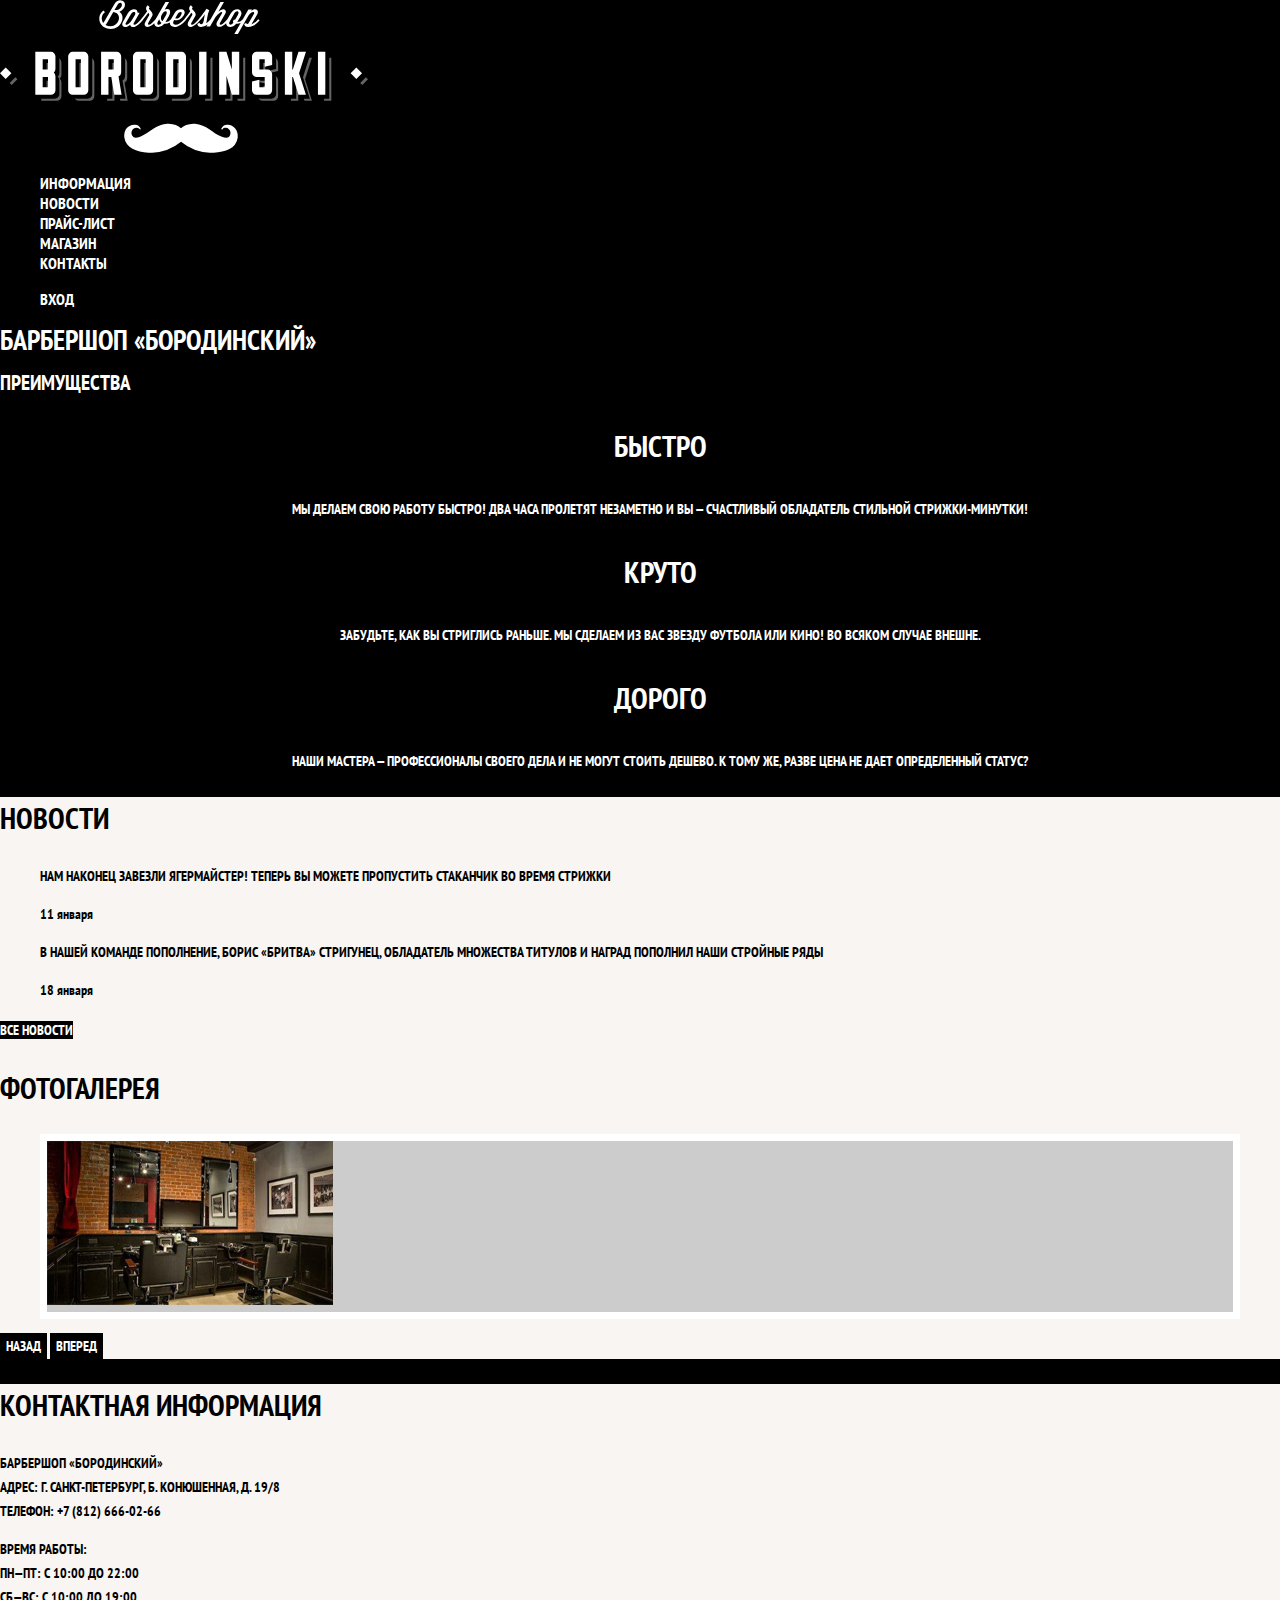
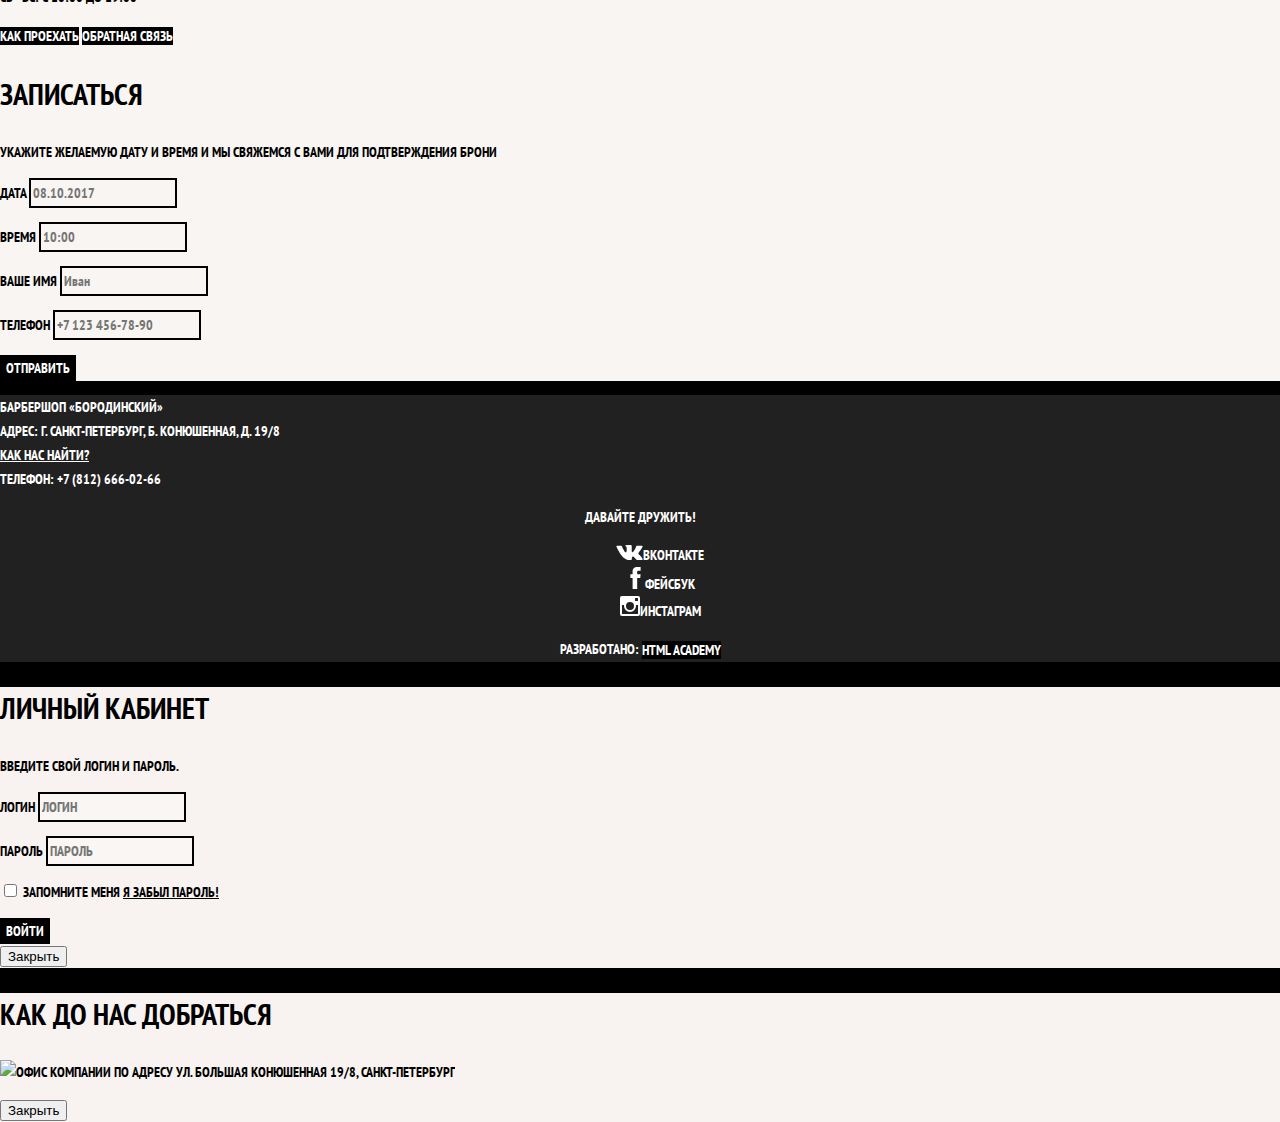
==== index.html @ 9a026159 "Базовая стилизация Барбершопа" ====
<!DOCTYPE html>
<html lang="ru">

<head>
  <meta charset="utf-8">
  <title>Барбершоп «Бородинский»</title>
  <link href="https://fonts.googleapis.com/css?family=PT+Sans+Narrow:400,700&amp;subset=latin,cyrillic" rel="stylesheet">
  <link href="css/normalize.css" rel="stylesheet">
  <link href="css/style.css" rel="stylesheet">
</head>

<body>
  <header class="main-header">
    <nav class="main-navigation">
      <a class="main-header-logo">
        <img src="img/index-logo.svg" width="368" height="153" alt="Логотип барбершопа «Бородинский»">
      </a>
      <ul class="site-navigation">
        <li><a href="info.html">Информация</a></li>
        <li><a href="news.html">Новости</a></li>
        <li><a href="price.html">Прайс-лист</a></li>
        <li><a href="catalog.html">Магазин</a></li>
        <li><a href="contacts.html">Контакты</a></li>
      </ul>
      <ul class="user-navigation">
        <li class="login-link">
          <a class="login-link" href="login.html">Вход</a>
        </li>
      </ul>
    </nav>
  </header>

  <main class="container">
    <h1 class="visually-hidden">Барбершоп «Бородинский»</h1>
    <section class="features">
      <h2 class="visually-hidden">Преимущества</h2>
      <ul class="features-list">
        <li class="feature-item">
          <h3>Быстро</h3>
          <p>Мы делаем свою работу быстро! Два часа пролетят незаметно и вы — счастливый обладатель стильной стрижки-минутки!</p>
        </li>
        <li class="feature-item">
          <h3>Круто</h3>
          <p>Забудьте, как вы стриглись раньше. Мы сделаем из вас звезду футбола или кино! Во всяком случае внешне.</p>
        </li>
        <li class="feature-item">
          <h3>Дорого</h3>
          <p>Наши мастера — профессионалы своего дела и не могут стоить дешево. К тому же, разве цена не дает определенный статус?</p>
        </li>
      </ul>
    </section>

    <div class="index-columns">
      <section class="news">
        <h2>Новости</h2>
        <ul class="news-list">
          <li class="news-item">
            <p>Нам наконец завезли Ягермайстер! Теперь вы можете пропустить стаканчик во время стрижки</p>
            <time datetime="2016-01-11">11 января</time>
          </li>
          <li class="news-item">
            <p>В нашей команде пополнение, Борис «Бритва» Стригунец, обладатель множества титулов и наград пополнил наши стройные ряды</p>
            <time datetime="2016-01-18">18 января</time>
          </li>
        </ul>
        <a class="button" href="news.html">Все новости</a>
      </section>

      <section class="gallery">
        <h2>Фотогалерея</h2>
        <figure class="gallery-content">
          <a href="#"><img src="img/studio.jpg" width="286" height="164" alt="Интерьер"></a>
        </figure>
        <button class="button gallery-button gallery-button-back" type="button">Назад</button>
        <button class="button gallery-button gallery-button-next" type="button">Вперед</button>
      </section>
    </div>

    <div class="index-columns">
      <section class="contacts">
        <h2>Контактная информация</h2>
        <p>
          Барбершоп «Бородинский»<br>
          Адрес: г. Санкт-Петербург, Б. Конюшенная, д. 19/8<br>
          Телефон: +7 (812) 666-02-66
        </p>
        <p>
          Время работы:<br>
          пн—пт: с 10:00 до 22:00<br>
          сб—вс: с 10:00 до 19:00
        </p>
        <a class="button" href="map.html">Как проехать</a>
        <a class="button" href="contacts.html">Обратная связь</a>
      </section>

      <section class="appointment">
        <h2>Записаться</h2>
        <p class="appointment-info">Укажите желаемую дату и время и мы свяжемся с вами для подтверждения брони</p>
        <form class="appointment-form" action="https://echo.htmlacademy.ru" method="post">
          <p class="appointment-item">
            <label for="appointment-date">Дата</label>
            <input id="appointment-date" type="text" name="date" value="" placeholder="08.10.2017">
          </p>
          <p class="appointment-item">
            <label for="appointment-time">Время</label>
            <input id="appointment-time" type="text" name="time" value="" placeholder="10:00">
          </p>
          <p class="appointment-item">
            <label for="appointment-name">Ваше имя</label>
            <input id="appointment-name" type="text" name="name" value="" placeholder="Иван">
          </p>
          <p class="appointment-item">
            <label for="appointment-phone">Телефон</label>
            <input id="appointment-phone" type="tel" name="phone" value="" placeholder="+7 123 456-78-90">
          </p>
          <button class="button" type="submit">Отправить</button>
        </form>
      </section>
    </div>
  </main>

  <footer class="main-footer">
    <p class="footer-contacts">
      Барбершоп «Бородинский»<br>
      Адрес: г. Санкт-Петербург, Б. Конюшенная, д. 19/8<br>
      <a href="map.html">Как нас найти?</a><br>
      Телефон: +7 (812) 666-02-66
    </p>
    <div class="footer-social">
      <b>Давайте дружить!</b>
      <ul>
        <li>
          <a class="social-button" href="#">
            <img src="img/vk.svg" width="27" height="15" alt="Вконтакте">Вконтакте</a></li>
        <li>
          <a class="social-button" href="#">
            <img src="img/facebook.svg" width="19" height="22" alt="Фейсбук">Фейсбук</a></li>
        <li>
          <a class="social-button" href="#">
            <img src="img/instagram.svg" width="20" height="20" alt="Инстаграм">Инстаграм</a></li>
      </ul>
    </div>
    <p class="footer-copyright">
      <b>Разработано:</b>
      <a class="button" href="https://htmlacademy.ru">HTML Academy</a>
    </p>
  </footer>

  <section class="modal modal-login">
    <h2>Личный кабинет</h2>
    <p>Введите свой логин и пароль.</p>
    <form class="login-form" action="https://echo.htmlacademy.ru" method="post">
      <p>
        <label class="visually-hidden" for="user-login">Логин</label>
        <input class="login-icon-user" id="user-login" type="text" name="login" placeholder="Логин">
      </p>
      <p>
        <label class="visually-hidden" for="user-password">Пароль</label>
        <input class="login-icon-password" id="user-password" type="password" name="password" placeholder="Пароль">
      </p>
      <p class="login-password-info">
        <label class="login-checkbox">
          <input type="checkbox" name="remember">
          Запомните меня
        </label>
        <a class="restore" href="#">Я забыл пароль!</a>
      </p>
      <button class="button" type="submit">
        Войти
      </button>
    </form>
    <button class="modal-close" type="button">
      Закрыть
    </button>
  </section>

  <section class="modal modal-map">
    <h2 class="visually-hidden">Как до нас добраться</h2>
    <p>
      <img src="img/map.jpg" width="780" height="560" alt="Офис компании по адресу ул. Большая Конюшенная 19/8, Санкт-Петербург">
    </p>
    <button class="modal-close" type="button">
      Закрыть
    </button>
  </section>
</body>

</html>
---- css/style.css ----
body {
  margin: 0;
  padding: 0;

  font-family: "PT Sans Narrow", Arial, sans-serif;
  font-size: 14px;
  line-height: 24px;
  font-weight: 700;
  color: #ffffff;
  text-transform: uppercase;
  
  background-color: #000000;
  background-image: url("img/bg.jpg");
  background-position: top center;
  background-repeat: no-repeat;
}
.inner-page {
  color: #000000;

  background-color: #f9f6f3;
  background-image: url("img/pattern-light.jpg");
  background-position: 0 0;
  background-repeat: repeat;
}
a {
  text-decoration: none;
}
.main-navigation {
  font-size: 16px;
  line-height: 20px;
  color: #ffffff;

  background-color: #000000;
}
.site-navigation,
.user-navigation {
  list-style: none;
}
.site-navigation a,
.user-navigation a {
  color: #ffffff;
}
.site-navigation a:hover,
.site-navigation a:focus,
.user-navigation a:hover,
.user-navigation a:focus {
  background-color: #242424;
}
.features-list {
  list-style: none;
}
.feature-item {
  text-align: center;
}

.feature-item h3 {
  font-size: 30px;
  line-height: 42px;
}
.index-columns {
  color: #000000;

  background-color: #f8f5f2;
  background-image: url("img/pattern-light.jpg");
  background-position: 0 0;
  background-repeat: repeat;
}

.index-columns h2 {
  font-size: 30px;
  line-height: 42px;
}
.news-list {
  list-style: none;
}

.news-item time {
  text-transform: none;
}
.gallery-content {
  background-color: #cccccc;
  border: 7px solid #ffffff;
}
.button {
  font: inherit;

  text-align: center;
  color: #ffffff;
  vertical-align: middle;
  text-transform: uppercase;

  background-color: #000000;
  border: none;
}
.button:hover,
.button:focus,
.button:active {
  background-color: #663d15;
}
.appointment-item input {
  font: inherit;

  background-color: transparent;
  border: 2px solid #000000;
}
.appointment-item input:focus {
  border-color: #663d15;
}
.page-title {
  font-size: 30px;
  line-height: 42px;
}
.breadcrumbs {
  list-style: none;
}
.breadcrumbs a {
  color: #000000;
}

.breadcrumbs a:hover,
.breadcrumbs a:focus {
  text-decoration: underline;
}

.breadcrumbs-current {
  color: #aba9a7;
}
.filter fieldset {
  border: none;
}
.filter legend {
  font-size: 24px;
  line-height: 30px;
}
.filter ul {
  list-style: none;
  line-height: 18px;
}
.filter-input:hover + label,
.filter-input:focus + label {
  color: #663d15;
}

.filter-input:disabled + label {
  color: #000000;

  opacity: 0.5;
}
.catalog-list {
  list-style: none;
}

.catalog-item {
  background-color: #f8f8f8;
  box-shadow: 0 0 10px rgba(0, 0, 0, 0.1);
}

.catalog-item:hover {
  box-shadow: 0 0 10px rgba(0, 0, 0, 0.2);
}
.catalog-item a {
  color: #000000;
}

.catalog-item h3 {
  font-size: 14px;
  line-height: 18px;
}
.catalog-category {
  text-transform: none;
}
.catalog-item-price b {
  font-size: 14px;
  line-height: 20px;
  text-align: center;

  background-color: #e5e5e5;
}
.catalog-item-price .button {
  line-height: 20px;
  color: #ffffff;
}
.pagination-list {
  list-style: none;
}
.pagination-item a {
  color: #ffffff;

  background-color: #000000;
}
.pagination-item a:hover,
.pagination-item a:focus,
.pagination-item a:active {
  background-color: #663d15;
}
.pagination-item-current a {
  color: #000000;

  background-color: #ffffff;
}

.pagination-item-current a:hover,
.pagination-item-current a:focus,
.pagination-item-current a:active {
  color: #000000;

  background-color: #ffffff;
}
.product-photo-preview {
  list-style: none;
}
.product-photo-preview li {
  box-shadow: 0 0 10px 2px rgba(0, 0, 0, 0.1);
}

.product-photo-full {
  box-shadow: 0 0 10px 2px rgba(0, 0, 0, 0.1);
}
.product-article {
  text-align: right;
  color: #aeaeae;
}
.product-price b {
  line-height: 20px;
  text-align: center;

  background-color: #e5e5e5;
}
.product-info h3 {
  font-size: 24px;
  line-height: 30px;
}

.product-info ul {
  list-style: none;
}
.main-footer {
  color: #ffffff;

  background-color: #212121;
  background-image: url("img/pattern-dark.jpg");
  background-position: 0 0;
  background-repeat: repeat;
}
.footer-contacts a {
  color: #ffffff;
  text-decoration: underline;
}

.footer-contacts a:hover,
.footer-contacts a:focus {
  text-decoration: none;
}
.footer-social {
  text-align: center;
}

.footer-social ul {
  list-style: none;
}

.social-button {
  color: #ffffff;
}
.footer-copyright {
  text-align: center;
}

.footer-copyright .button:hover,
.footer-copyright .button:focus {
  color: #000000;

  background-color: #ffffff;
}
.modal {
  color: #000000;

  background-color: #f8f3f0;
  background-image: url("img/pattern-light.jpg");
  background-position: 0 0;
  background-repeat: repeat;
}
.modal h2 {
  font-size: 30px;
  line-height: 42px;
}
.login-form input[type="text"],
.login-form input[type="password"] {
  font: inherit;
  color: #000000;
  text-transform: uppercase;

  background-color: #f9f6f3;
  border: 2px solid #000000;
}
.login-form input:focus {
  border-color: #663d15;
}

.login-checkbox:hover,
.login-checkbox:focus {
  color: #663d15;
}
.restore {
  color: #000000;
  text-decoration: underline;
}

.restore:hover,
.restore:focus {
  text-decoration: none;
}
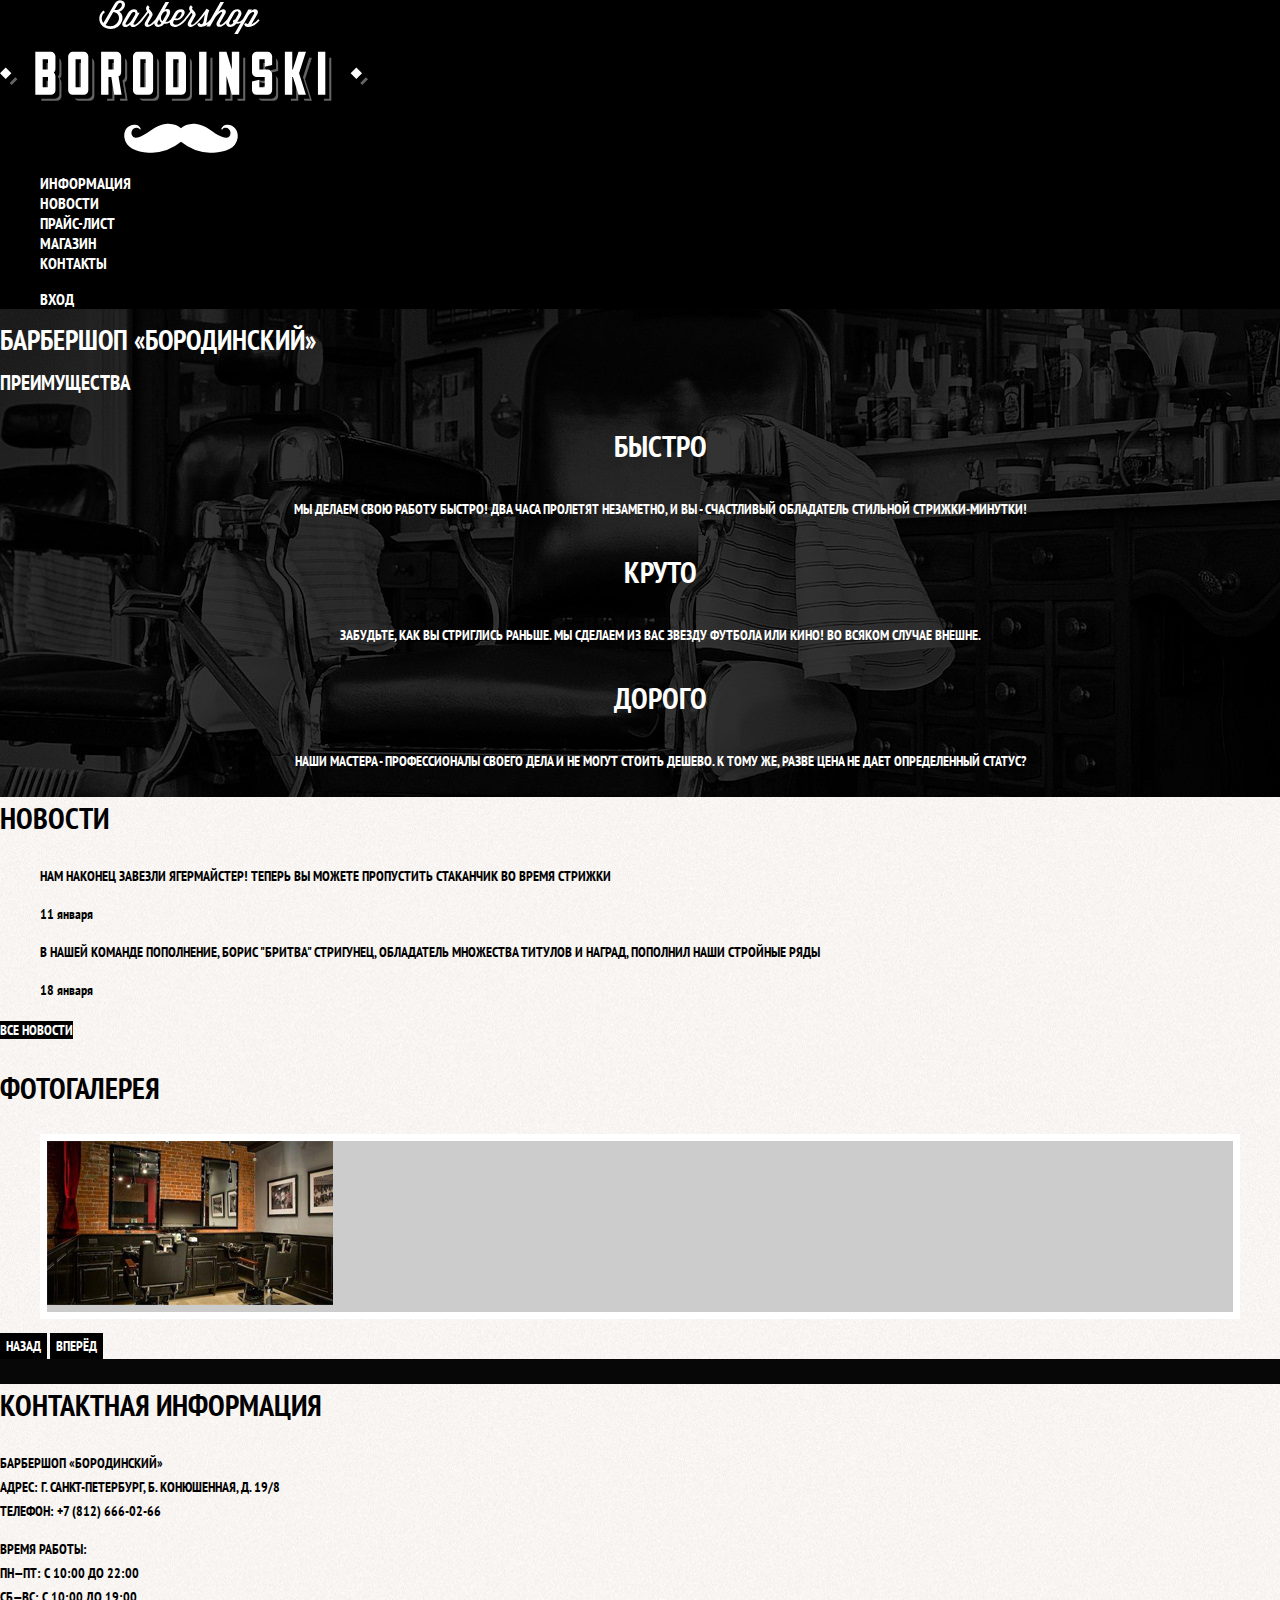
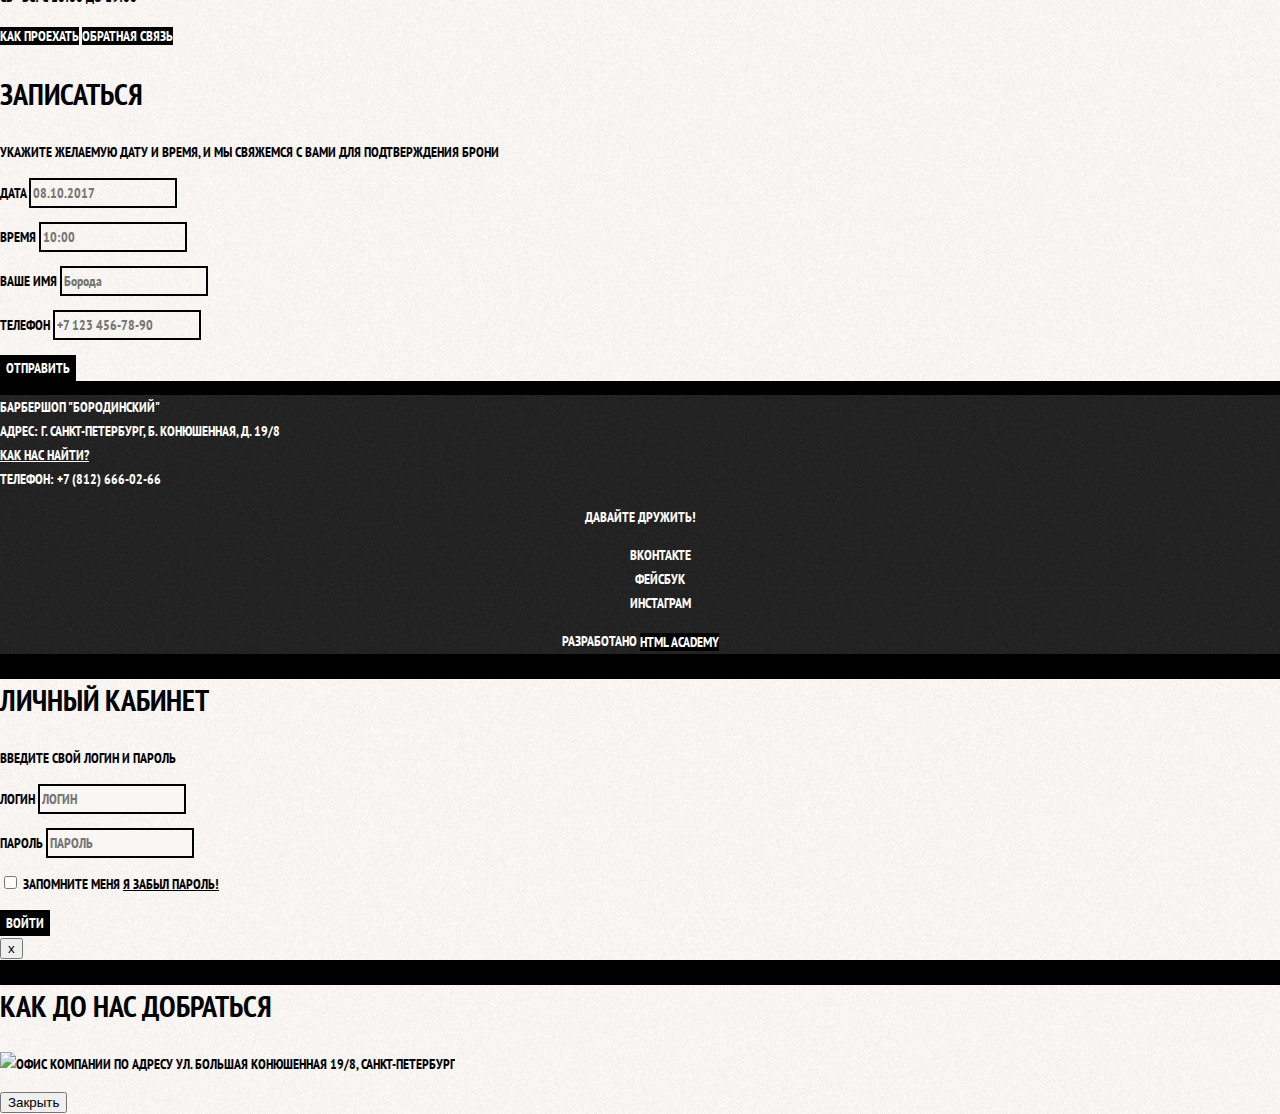
==== commit 9b03d575: "Дополнения по базовой стилизации" ====
--- a/index.html
+++ b/index.html
@@ -2,8 +2,8 @@
 <html lang="ru">
 
 <head>
-  <meta charset="utf-8">
-  <title>Барбершоп «Бородинский»</title>
+  <meta charset="UTF-8">
+  <title>Барбершоп "Бородинский"</title>
   <link href="https://fonts.googleapis.com/css?family=PT+Sans+Narrow:400,700&amp;subset=latin,cyrillic" rel="stylesheet">
   <link href="css/normalize.css" rel="stylesheet">
   <link href="css/style.css" rel="stylesheet">
@@ -12,7 +12,7 @@
 <body>
   <header class="main-header">
     <nav class="main-navigation">
-      <a class="main-header-logo">
+      <a href="#" class="main-header-logo">
         <img src="img/index-logo.svg" width="368" height="153" alt="Логотип барбершопа «Бородинский»">
       </a>
       <ul class="site-navigation">
@@ -23,13 +23,10 @@
         <li><a href="contacts.html">Контакты</a></li>
       </ul>
       <ul class="user-navigation">
-        <li class="login-link">
-          <a class="login-link" href="login.html">Вход</a>
-        </li>
+        <li><a class="login-link" href="login.html">Вход</a></li>
       </ul>
     </nav>
   </header>
-
   <main class="container">
     <h1 class="visually-hidden">Барбершоп «Бородинский»</h1>
     <section class="features">
@@ -37,7 +34,7 @@
       <ul class="features-list">
         <li class="feature-item">
           <h3>Быстро</h3>
-          <p>Мы делаем свою работу быстро! Два часа пролетят незаметно и вы — счастливый обладатель стильной стрижки-минутки!</p>
+          <p>Мы делаем свою работу быстро! Два часа пролетят незаметно, и вы - счастливый обладатель стильной стрижки-минутки!</p>
         </li>
         <li class="feature-item">
           <h3>Круто</h3>
@@ -45,83 +42,91 @@
         </li>
         <li class="feature-item">
           <h3>Дорого</h3>
-          <p>Наши мастера — профессионалы своего дела и не могут стоить дешево. К тому же, разве цена не дает определенный статус?</p>
+          <p>Наши мастера - профессионалы своего дела и не могут стоить дешево. К тому же, разве цена не дает определенный статус?</p>
         </li>
       </ul>
     </section>
+    
+    <div class="index-columns">
+    <section class="news">
+      <h2>Новости</h2>
+      <ul class="news-list">
+        <li class="news-item">
+          <p>Нам наконец завезли Ягермайстер! Теперь вы можете пропустить стаканчик во время стрижки</p>
+          <time datetime="2016-01-11">11 января</time>
+        </li>
+        <li class="news-item">
+          <p>В нашей команде пополнение, Борис "Бритва" Стригунец, обладатель множества титулов и наград, пополнил наши стройные ряды</p>
+          <time datetime="2016-01-18">18 января</time>
+        </li>
+      </ul>
+      <a href="news.html" class="button">Все новости</a>
+    </section>
+    
+    <section class="gallery">
+      <h2>Фотогалерея</h2>
+      <figure class="gallery-content">
+        <a href="#">
+          <img src="img/studio.jpg" width="286" height="164" alt="Интерьер">
+        </a>
+      </figure>
+      <button class="button gallery-button gallery-button-back" type="button">Назад</button>
+      <button class="button gallery-button gallery-button-next" type="button">Вперёд</button>
+    </section>
+    </div>
+    
+    <div class="index-columns">
+    <section class="contacts">
+      <h2>Контактная информация</h2>
+      <p>
+        Барбершоп «Бородинский»<br>
+        Адрес: г. Санкт-Петербург, Б. Конюшенная, д. 19/8<br>
+        Телефон: +7 (812) 666-02-66
+      </p>
+      <p>
+        Время работы:<br>
+        пн—пт: с 10:00 до 22:00<br>
+        сб—вс: с 10:00 до 19:00
+      </p>
+      <a class="button" href="map.html">Как проехать</a>
+      <a class="button" href="contacts.html">Обратная связь</a>
+    </section>
 
-    <div class="index-columns">
-      <section class="news">
-        <h2>Новости</h2>
-        <ul class="news-list">
-          <li class="news-item">
-            <p>Нам наконец завезли Ягермайстер! Теперь вы можете пропустить стаканчик во время стрижки</p>
-            <time datetime="2016-01-11">11 января</time>
-          </li>
-          <li class="news-item">
-            <p>В нашей команде пополнение, Борис «Бритва» Стригунец, обладатель множества титулов и наград пополнил наши стройные ряды</p>
-            <time datetime="2016-01-18">18 января</time>
-          </li>
-        </ul>
-        <a class="button" href="news.html">Все новости</a>
-      </section>
+    <section class="appointment">
+      <h2>Записаться</h2>
+      <p class="appointment-info">Укажите желаемую дату и время, и мы свяжемся с вами для подтверждения брони</p>
+      <form action="https://echo.htmlacademy.ru" class="appointment-form" method="post">
 
-      <section class="gallery">
-        <h2>Фотогалерея</h2>
-        <figure class="gallery-content">
-          <a href="#"><img src="img/studio.jpg" width="286" height="164" alt="Интерьер"></a>
-        </figure>
-        <button class="button gallery-button gallery-button-back" type="button">Назад</button>
-        <button class="button gallery-button gallery-button-next" type="button">Вперед</button>
-      </section>
-    </div>
+        <p class="appointment-item">
+          <label for="appointment-date">Дата</label>
+          <input id="appointment-date" type="text" name="date" value="" placeholder="08.10.2017">
+        </p>
 
-    <div class="index-columns">
-      <section class="contacts">
-        <h2>Контактная информация</h2>
-        <p>
-          Барбершоп «Бородинский»<br>
-          Адрес: г. Санкт-Петербург, Б. Конюшенная, д. 19/8<br>
-          Телефон: +7 (812) 666-02-66
+        <p class="appointment-item">
+          <label for="appointment-time">Время</label>
+          <input id="appointment-time" type="text" name="time" value="" placeholder="10:00">
         </p>
-        <p>
-          Время работы:<br>
-          пн—пт: с 10:00 до 22:00<br>
-          сб—вс: с 10:00 до 19:00
+
+        <p class="appointment-item">
+          <label for="appointment-name">Ваше имя</label>
+          <input id="appointment-name" type="text" name="name" value="" placeholder="Борода">
         </p>
-        <a class="button" href="map.html">Как проехать</a>
-        <a class="button" href="contacts.html">Обратная связь</a>
-      </section>
 
-      <section class="appointment">
-        <h2>Записаться</h2>
-        <p class="appointment-info">Укажите желаемую дату и время и мы свяжемся с вами для подтверждения брони</p>
-        <form class="appointment-form" action="https://echo.htmlacademy.ru" method="post">
-          <p class="appointment-item">
-            <label for="appointment-date">Дата</label>
-            <input id="appointment-date" type="text" name="date" value="" placeholder="08.10.2017">
-          </p>
-          <p class="appointment-item">
-            <label for="appointment-time">Время</label>
-            <input id="appointment-time" type="text" name="time" value="" placeholder="10:00">
-          </p>
-          <p class="appointment-item">
-            <label for="appointment-name">Ваше имя</label>
-            <input id="appointment-name" type="text" name="name" value="" placeholder="Иван">
-          </p>
-          <p class="appointment-item">
-            <label for="appointment-phone">Телефон</label>
-            <input id="appointment-phone" type="tel" name="phone" value="" placeholder="+7 123 456-78-90">
-          </p>
-          <button class="button" type="submit">Отправить</button>
-        </form>
-      </section>
+        <p class="appointment-item">
+          <label for="appointment-phone">Телефон</label>
+          <input id="appointment-phone" type="tel" name="phone" value="" placeholder="+7 123 456-78-90">
+        </p>
+        <button class="button" type="submit">Отправить</button>
+
+      </form>
+
+    </section>
     </div>
   </main>
 
   <footer class="main-footer">
     <p class="footer-contacts">
-      Барбершоп «Бородинский»<br>
+      Барбершоп "Бородинский"<br>
       Адрес: г. Санкт-Петербург, Б. Конюшенная, д. 19/8<br>
       <a href="map.html">Как нас найти?</a><br>
       Телефон: +7 (812) 666-02-66
@@ -129,35 +134,31 @@
     <div class="footer-social">
       <b>Давайте дружить!</b>
       <ul>
-        <li>
-          <a class="social-button" href="#">
-            <img src="img/vk.svg" width="27" height="15" alt="Вконтакте">Вконтакте</a></li>
-        <li>
-          <a class="social-button" href="#">
-            <img src="img/facebook.svg" width="19" height="22" alt="Фейсбук">Фейсбук</a></li>
-        <li>
-          <a class="social-button" href="#">
-            <img src="img/instagram.svg" width="20" height="20" alt="Инстаграм">Инстаграм</a></li>
+        <li><a class="social-button" href="#">Вконтакте</a></li>
+        <li><a class="social-button" href="#">Фейсбук</a></li>
+        <li><a class="social-button" href="#">Инстаграм</a></li>
       </ul>
     </div>
     <p class="footer-copyright">
-      <b>Разработано:</b>
+      <b>Разработано</b>
       <a class="button" href="https://htmlacademy.ru">HTML Academy</a>
     </p>
   </footer>
 
   <section class="modal modal-login">
     <h2>Личный кабинет</h2>
-    <p>Введите свой логин и пароль.</p>
+    <p>Введите свой логин и пароль</p>
     <form class="login-form" action="https://echo.htmlacademy.ru" method="post">
       <p>
         <label class="visually-hidden" for="user-login">Логин</label>
         <input class="login-icon-user" id="user-login" type="text" name="login" placeholder="Логин">
       </p>
+
       <p>
         <label class="visually-hidden" for="user-password">Пароль</label>
         <input class="login-icon-password" id="user-password" type="password" name="password" placeholder="Пароль">
       </p>
+
       <p class="login-password-info">
         <label class="login-checkbox">
           <input type="checkbox" name="remember">
@@ -165,13 +166,9 @@
         </label>
         <a class="restore" href="#">Я забыл пароль!</a>
       </p>
-      <button class="button" type="submit">
-        Войти
-      </button>
+      <button class="button" type="submit">Войти</button>
     </form>
-    <button class="modal-close" type="button">
-      Закрыть
-    </button>
+    <button class="modal-close" type="button">x</button>
   </section>
 
   <section class="modal modal-map">
@@ -179,10 +176,8 @@
     <p>
       <img src="img/map.jpg" width="780" height="560" alt="Офис компании по адресу ул. Большая Конюшенная 19/8, Санкт-Петербург">
     </p>
-    <button class="modal-close" type="button">
-      Закрыть
-    </button>
+    <button class="modal-close" type="button">Закрыть</button>
   </section>
 </body>
 
-</html>+</html>
--- a/css/style.css
+++ b/css/style.css
@@ -8,23 +8,44 @@
   font-weight: 700;
   color: #ffffff;
   text-transform: uppercase;
-  
+
   background-color: #000000;
-  background-image: url("img/bg.jpg");
+  background-image: url("../img/bg.jpg");
   background-position: top center;
   background-repeat: no-repeat;
 }
+
 .inner-page {
   color: #000000;
 
   background-color: #f9f6f3;
-  background-image: url("img/pattern-light.jpg");
+  background-image: url("../img/pattern-light.jpg");
   background-position: 0 0;
   background-repeat: repeat;
 }
+
 a {
   text-decoration: none;
 }
+
+.button {
+  font: inherit;
+
+  text-align: center;
+  color: #ffffff;
+  vertical-align: middle;
+  text-transform: uppercase;
+
+  background-color: #000000;
+  border: none;
+}
+
+.button:hover,
+.button:focus,
+.button:active {
+  background-color: #663d15;
+}
+
 .main-navigation {
   font-size: 16px;
   line-height: 20px;
@@ -32,23 +53,28 @@
 
   background-color: #000000;
 }
+
 .site-navigation,
 .user-navigation {
   list-style: none;
 }
+
 .site-navigation a,
 .user-navigation a {
   color: #ffffff;
 }
+
 .site-navigation a:hover,
 .site-navigation a:focus,
 .user-navigation a:hover,
 .user-navigation a:focus {
   background-color: #242424;
 }
+
 .features-list {
   list-style: none;
 }
+
 .feature-item {
   text-align: center;
 }
@@ -57,11 +83,12 @@
   font-size: 30px;
   line-height: 42px;
 }
+
 .index-columns {
   color: #000000;
 
   background-color: #f8f5f2;
-  background-image: url("img/pattern-light.jpg");
+  background-image: url("../img/pattern-light.jpg");
   background-position: 0 0;
   background-repeat: repeat;
 }
@@ -70,6 +97,7 @@
   font-size: 30px;
   line-height: 42px;
 }
+
 .news-list {
   list-style: none;
 }
@@ -77,42 +105,32 @@
 .news-item time {
   text-transform: none;
 }
+
 .gallery-content {
   background-color: #cccccc;
   border: 7px solid #ffffff;
 }
-.button {
-  font: inherit;
-
-  text-align: center;
-  color: #ffffff;
-  vertical-align: middle;
-  text-transform: uppercase;
-
-  background-color: #000000;
-  border: none;
-}
-.button:hover,
-.button:focus,
-.button:active {
-  background-color: #663d15;
-}
+
 .appointment-item input {
   font: inherit;
 
   background-color: transparent;
   border: 2px solid #000000;
 }
+
 .appointment-item input:focus {
   border-color: #663d15;
 }
+
 .page-title {
   font-size: 30px;
   line-height: 42px;
 }
+
 .breadcrumbs {
   list-style: none;
 }
+
 .breadcrumbs a {
   color: #000000;
 }
@@ -125,17 +143,21 @@
 .breadcrumbs-current {
   color: #aba9a7;
 }
+
 .filter fieldset {
   border: none;
 }
+
 .filter legend {
   font-size: 24px;
   line-height: 30px;
 }
+
 .filter ul {
   list-style: none;
   line-height: 18px;
 }
+
 .filter-input:hover + label,
 .filter-input:focus + label {
   color: #663d15;
@@ -146,6 +168,7 @@
 
   opacity: 0.5;
 }
+
 .catalog-list {
   list-style: none;
 }
@@ -158,6 +181,7 @@
 .catalog-item:hover {
   box-shadow: 0 0 10px rgba(0, 0, 0, 0.2);
 }
+
 .catalog-item a {
   color: #000000;
 }
@@ -166,9 +190,11 @@
   font-size: 14px;
   line-height: 18px;
 }
+
 .catalog-category {
   text-transform: none;
 }
+
 .catalog-item-price b {
   font-size: 14px;
   line-height: 20px;
@@ -176,23 +202,28 @@
 
   background-color: #e5e5e5;
 }
+
 .catalog-item-price .button {
   line-height: 20px;
   color: #ffffff;
 }
+
 .pagination-list {
   list-style: none;
 }
+
 .pagination-item a {
   color: #ffffff;
 
   background-color: #000000;
 }
+
 .pagination-item a:hover,
 .pagination-item a:focus,
 .pagination-item a:active {
   background-color: #663d15;
 }
+
 .pagination-item-current a {
   color: #000000;
 
@@ -206,9 +237,11 @@
 
   background-color: #ffffff;
 }
+
 .product-photo-preview {
   list-style: none;
 }
+
 .product-photo-preview li {
   box-shadow: 0 0 10px 2px rgba(0, 0, 0, 0.1);
 }
@@ -216,16 +249,19 @@
 .product-photo-full {
   box-shadow: 0 0 10px 2px rgba(0, 0, 0, 0.1);
 }
+
 .product-article {
   text-align: right;
   color: #aeaeae;
 }
+
 .product-price b {
   line-height: 20px;
   text-align: center;
-
+  
   background-color: #e5e5e5;
 }
+
 .product-info h3 {
   font-size: 24px;
   line-height: 30px;
@@ -234,14 +270,16 @@
 .product-info ul {
   list-style: none;
 }
+
 .main-footer {
   color: #ffffff;
 
   background-color: #212121;
-  background-image: url("img/pattern-dark.jpg");
+  background-image: url("../img/pattern-dark.jpg");
   background-position: 0 0;
   background-repeat: repeat;
 }
+
 .footer-contacts a {
   color: #ffffff;
   text-decoration: underline;
@@ -251,6 +289,7 @@
 .footer-contacts a:focus {
   text-decoration: none;
 }
+
 .footer-social {
   text-align: center;
 }
@@ -262,6 +301,7 @@
 .social-button {
   color: #ffffff;
 }
+
 .footer-copyright {
   text-align: center;
 }
@@ -272,18 +312,21 @@
 
   background-color: #ffffff;
 }
+
 .modal {
   color: #000000;
 
   background-color: #f8f3f0;
-  background-image: url("img/pattern-light.jpg");
+  background-image: url("../img/pattern-light.jpg");
   background-position: 0 0;
   background-repeat: repeat;
 }
+
 .modal h2 {
   font-size: 30px;
   line-height: 42px;
 }
+
 .login-form input[type="text"],
 .login-form input[type="password"] {
   font: inherit;
@@ -293,6 +336,7 @@
   background-color: #f9f6f3;
   border: 2px solid #000000;
 }
+
 .login-form input:focus {
   border-color: #663d15;
 }
@@ -301,6 +345,7 @@
 .login-checkbox:focus {
   color: #663d15;
 }
+
 .restore {
   color: #000000;
   text-decoration: underline;
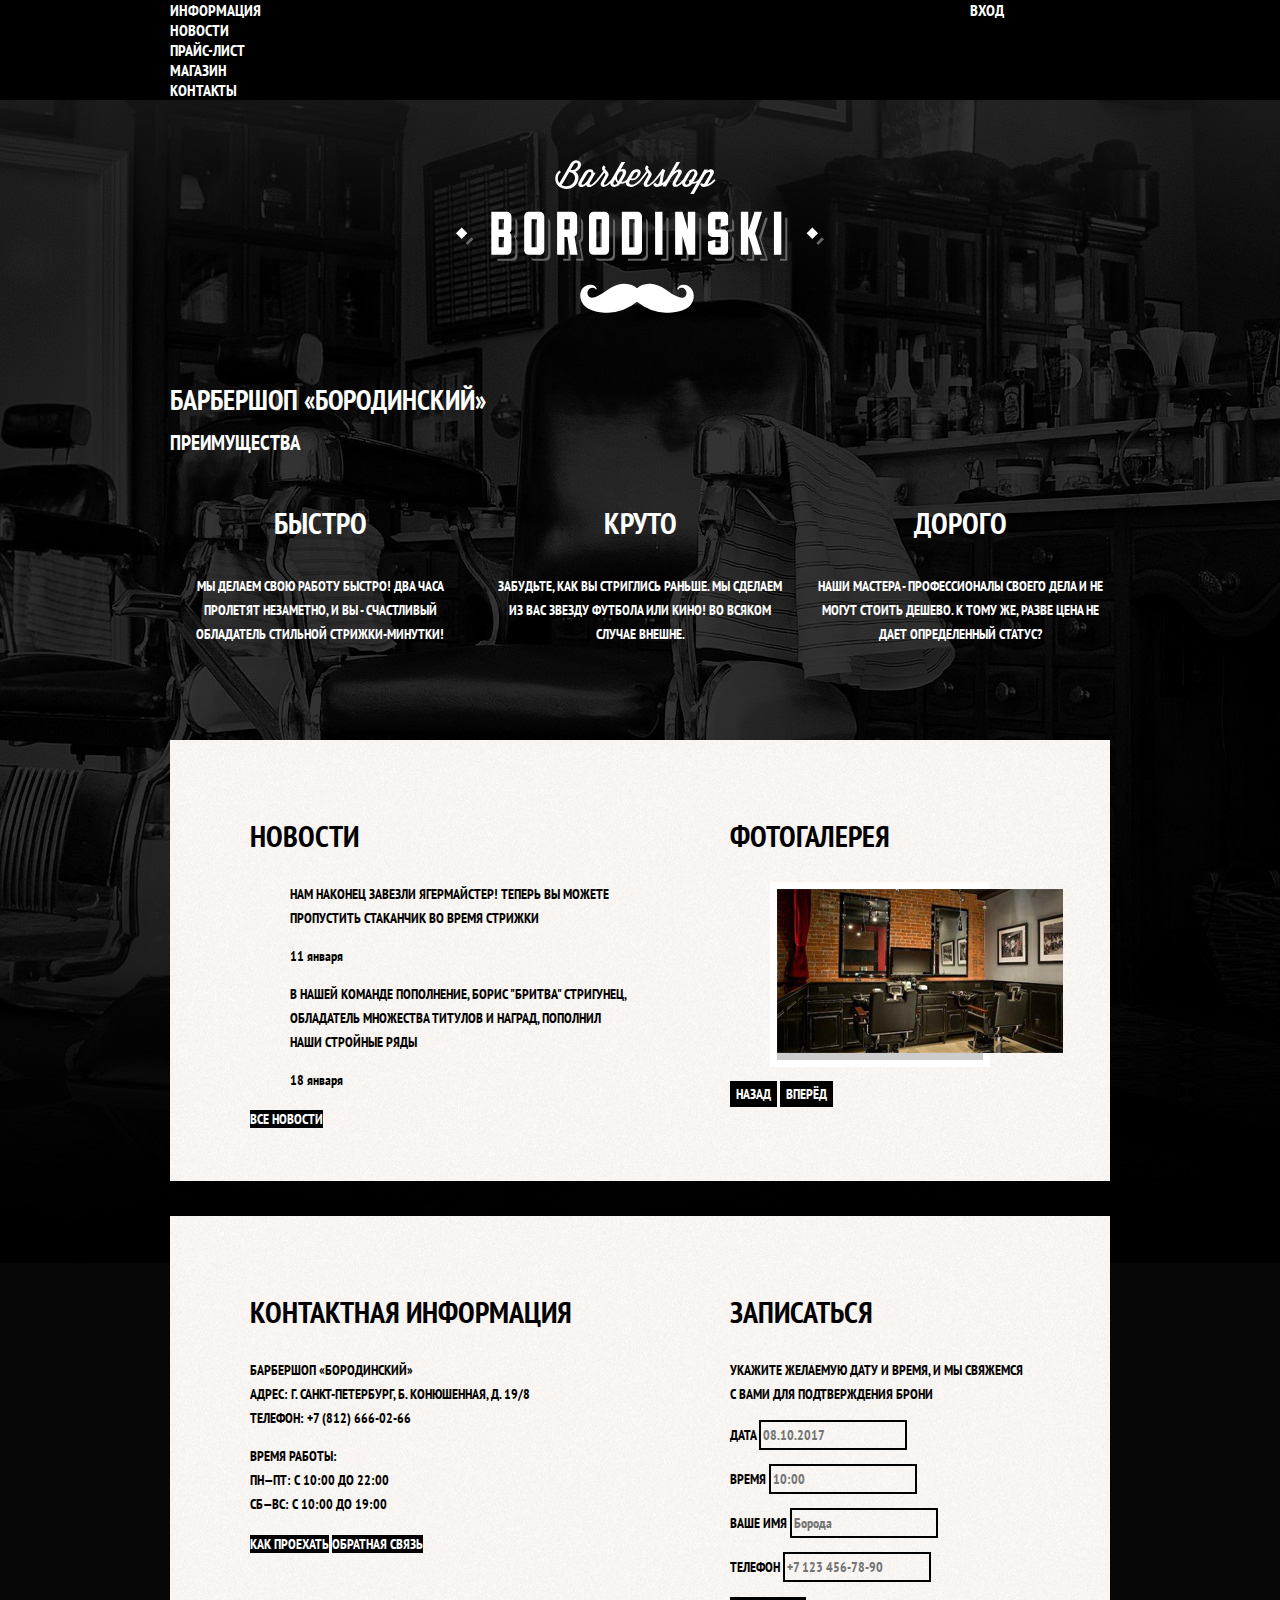
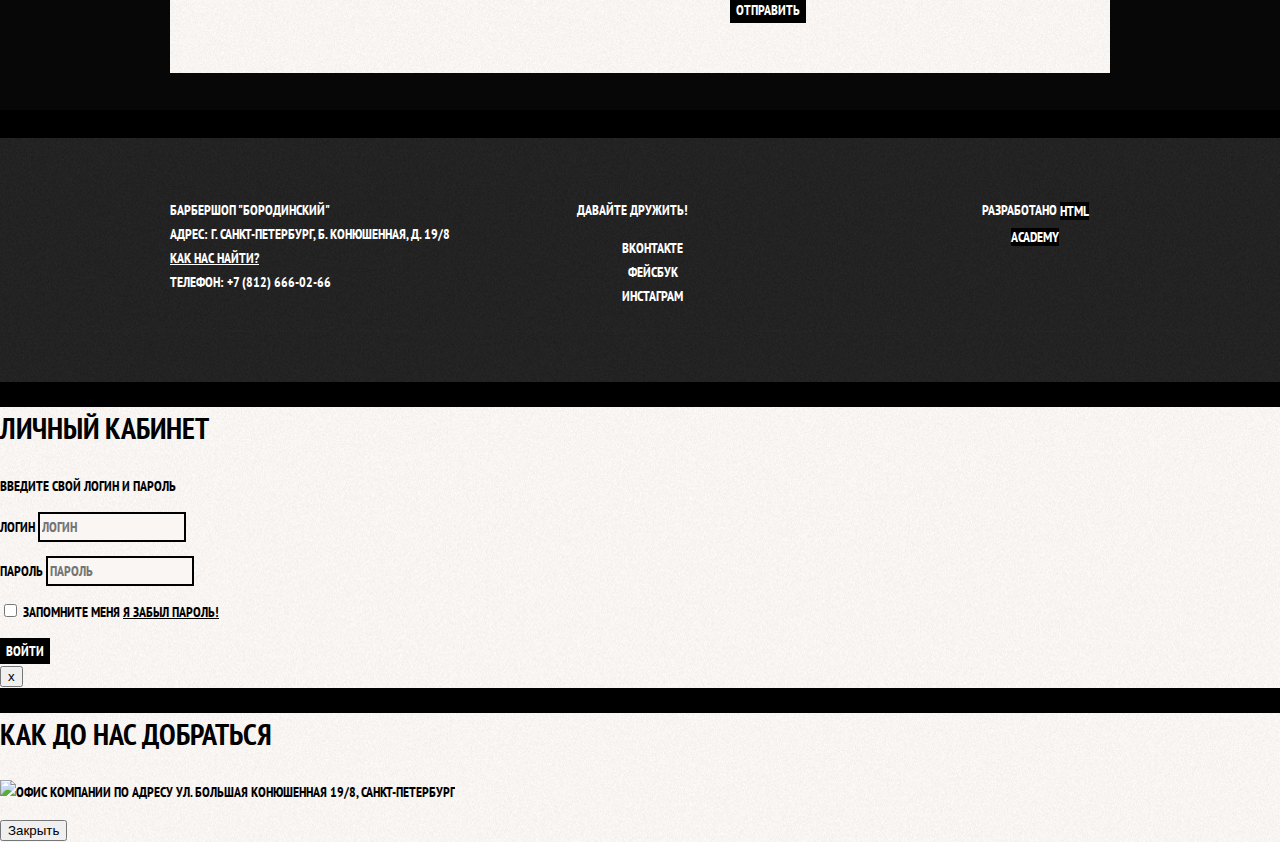
==== commit a75444c9: "Сетки" ====
--- a/index.html
+++ b/index.html
@@ -15,16 +15,20 @@
       <a href="#" class="main-header-logo">
         <img src="img/index-logo.svg" width="368" height="153" alt="Логотип барбершопа «Бородинский»">
       </a>
-      <ul class="site-navigation">
+      <div class="main-navigation-wrapper">
+        <div class="container">
+          <ul class="site-navigation">
         <li><a href="info.html">Информация</a></li>
         <li><a href="news.html">Новости</a></li>
         <li><a href="price.html">Прайс-лист</a></li>
         <li><a href="catalog.html">Магазин</a></li>
         <li><a href="contacts.html">Контакты</a></li>
       </ul>
-      <ul class="user-navigation">
+          <ul class="user-navigation">
         <li><a class="login-link" href="login.html">Вход</a></li>
       </ul>
+        </div>
+      </div>
     </nav>
   </header>
   <main class="container">
@@ -125,13 +129,14 @@
   </main>
 
   <footer class="main-footer">
-    <p class="footer-contacts">
+   <div class="container">
+      <p class="footer-contacts">
       Барбершоп "Бородинский"<br>
       Адрес: г. Санкт-Петербург, Б. Конюшенная, д. 19/8<br>
       <a href="map.html">Как нас найти?</a><br>
       Телефон: +7 (812) 666-02-66
     </p>
-    <div class="footer-social">
+      <div class="footer-social">
       <b>Давайте дружить!</b>
       <ul>
         <li><a class="social-button" href="#">Вконтакте</a></li>
@@ -139,10 +144,11 @@
         <li><a class="social-button" href="#">Инстаграм</a></li>
       </ul>
     </div>
-    <p class="footer-copyright">
+      <p class="footer-copyright">
       <b>Разработано</b>
       <a class="button" href="https://htmlacademy.ru">HTML Academy</a>
     </p>
+    </div>
   </footer>
 
   <section class="modal modal-login">
--- a/css/style.css
+++ b/css/style.css
@@ -24,6 +24,16 @@
   background-repeat: repeat;
 }
 
+.main-header {
+  margin-bottom: 75px;
+}
+
+.inner-page .main-header {
+  margin-bottom: 50px;
+  
+  background-color: #000000;
+}
+
 a {
   text-decoration: none;
 }
@@ -47,16 +57,66 @@
 }
 
 .main-navigation {
+  display: flex;
+  flex-direction: column;
+  align-items: center;
+  
   font-size: 16px;
   line-height: 20px;
   color: #ffffff;
 
+  background-color: transparent;
+}
+
+.inner-page .main-navigation {
+  display: flex;
+  align-items: flex-start;
+  flex-direction: row;
+}
+
+.main-header-logo {
+  order: 2;
+  width: 368px;
+  height: 153px;
+}
+
+.inner-page .main-header-logo {
+  order: 0;
+  
+  width: 111px;
+  height: 24px;
+  padding: 23px 20px;
+}
+
+.main-navigation-wrapper {
+  width: 100%;
+  margin-bottom: 60px;
+  
   background-color: #000000;
+}
+
+.main-navigation-wrapper .container {
+  display: flex;
+  justify-content: space-between;
 }
 
 .site-navigation,
 .user-navigation {
   list-style: none;
+  margin: 0;
+  padding: 0;
+}
+
+.site-navigation {
+  width: 620px;
+}
+
+.user-navigation {
+  width: 140px;
+}
+
+.inner-page .user-navigation {
+  margin-left: auto;
 }
 
 .site-navigation a,
@@ -71,11 +131,27 @@
   background-color: #242424;
 }
 
+.container {
+  width: 940px;
+  margin: 0 auto;
+  padding: 0 10px;  
+}
+
+.features {
+  margin-bottom: 80px;
+}
+
 .features-list {
+  display: flex;
+  justify-content: space-between;
+  margin: 0;
+  padding: 0;
+  
   list-style: none;
 }
 
 .feature-item {
+  width: 300px;
   text-align: center;
 }
 
@@ -85,6 +161,11 @@
 }
 
 .index-columns {
+  display: flex;
+  justify-content: space-between;
+  padding: 50px 80px;
+  margin-bottom: 35px;
+  
   color: #000000;
 
   background-color: #f8f5f2;
@@ -98,12 +179,20 @@
   line-height: 42px;
 }
 
+.news {
+  width: 380px;
+}
+
 .news-list {
   list-style: none;
 }
 
 .news-item time {
   text-transform: none;
+}
+
+.gallery {
+  width: 300px;
 }
 
 .gallery-content {
@@ -111,6 +200,14 @@
   border: 7px solid #ffffff;
 }
 
+.contacts {
+  width: 380px;
+}
+
+.appointment {
+  width: 300px;
+}
+
 .appointment-item input {
   font: inherit;
 
@@ -123,11 +220,19 @@
 }
 
 .page-title {
+  margin: 0;
+  margin-bottom: 15px;
+  padding: 0;
+  
   font-size: 30px;
   line-height: 42px;
 }
 
 .breadcrumbs {
+  padding: 0;
+  margin: 0;
+  margin-bottom: 50px;
+  
   list-style: none;
 }
 
@@ -144,6 +249,15 @@
   color: #aba9a7;
 }
 
+.catalog-columns {
+  display: flex;
+  justify-content: space-between;
+}
+
+.filters {
+  width: 180px;
+}
+
 .filter fieldset {
   border: none;
 }
@@ -169,13 +283,31 @@
   opacity: 0.5;
 }
 
+.catalog {
+  width: 700px;
+}
+
 .catalog-list {
+  display: flex;
+  flex-wrap: wrap;
+  padding: 0;
+  margin: 0;
+  margin-bottom: 25px;
+  
   list-style: none;
 }
 
 .catalog-item {
+  width: 220px;
+  margin-bottom: 20px;
+  margin-right: 20px;
+  
   background-color: #f8f8f8;
   box-shadow: 0 0 10px rgba(0, 0, 0, 0.1);
+}
+
+.catalog-item:nth-child(3n) {
+  margin-right: 0;
 }
 
 .catalog-item:hover {
@@ -209,6 +341,9 @@
 }
 
 .pagination-list {
+  padding: 0;
+  margin: 0;
+  
   list-style: none;
 }
 
@@ -242,6 +377,10 @@
   list-style: none;
 }
 
+.product-photos {
+  width: 460px;
+}
+
 .product-photo-preview li {
   box-shadow: 0 0 10px 2px rgba(0, 0, 0, 0.1);
 }
@@ -262,6 +401,10 @@
   background-color: #e5e5e5;
 }
 
+.product-info{
+  width: 390px;
+}
+
 .product-info h3 {
   font-size: 24px;
   line-height: 30px;
@@ -272,6 +415,9 @@
 }
 
 .main-footer {
+  margin-top: 65px;
+  padding: 60px 0;
+  
   color: #ffffff;
 
   background-color: #212121;
@@ -280,6 +426,20 @@
   background-repeat: repeat;
 }
 
+.inner-page .main-footer {
+  margin-top: 45px;
+}
+
+.main-footer .container {
+  display: flex;
+}
+
+.footer-contacts {
+  width: 320px;
+  margin: 0;
+  margin-right: 70px;
+}
+
 .footer-contacts a {
   color: #ffffff;
   text-decoration: underline;
@@ -291,6 +451,8 @@
 }
 
 .footer-social {
+  width: 145px;
+  
   text-align: center;
 }
 
@@ -303,6 +465,9 @@
 }
 
 .footer-copyright {
+  width: 150px;
+  margin: 0;
+  margin-left: auto;  
   text-align: center;
 }
 
@@ -355,3 +520,11 @@
 .restore:focus {
   text-decoration: none;
 }
+
+
+
+
+
+
+
+
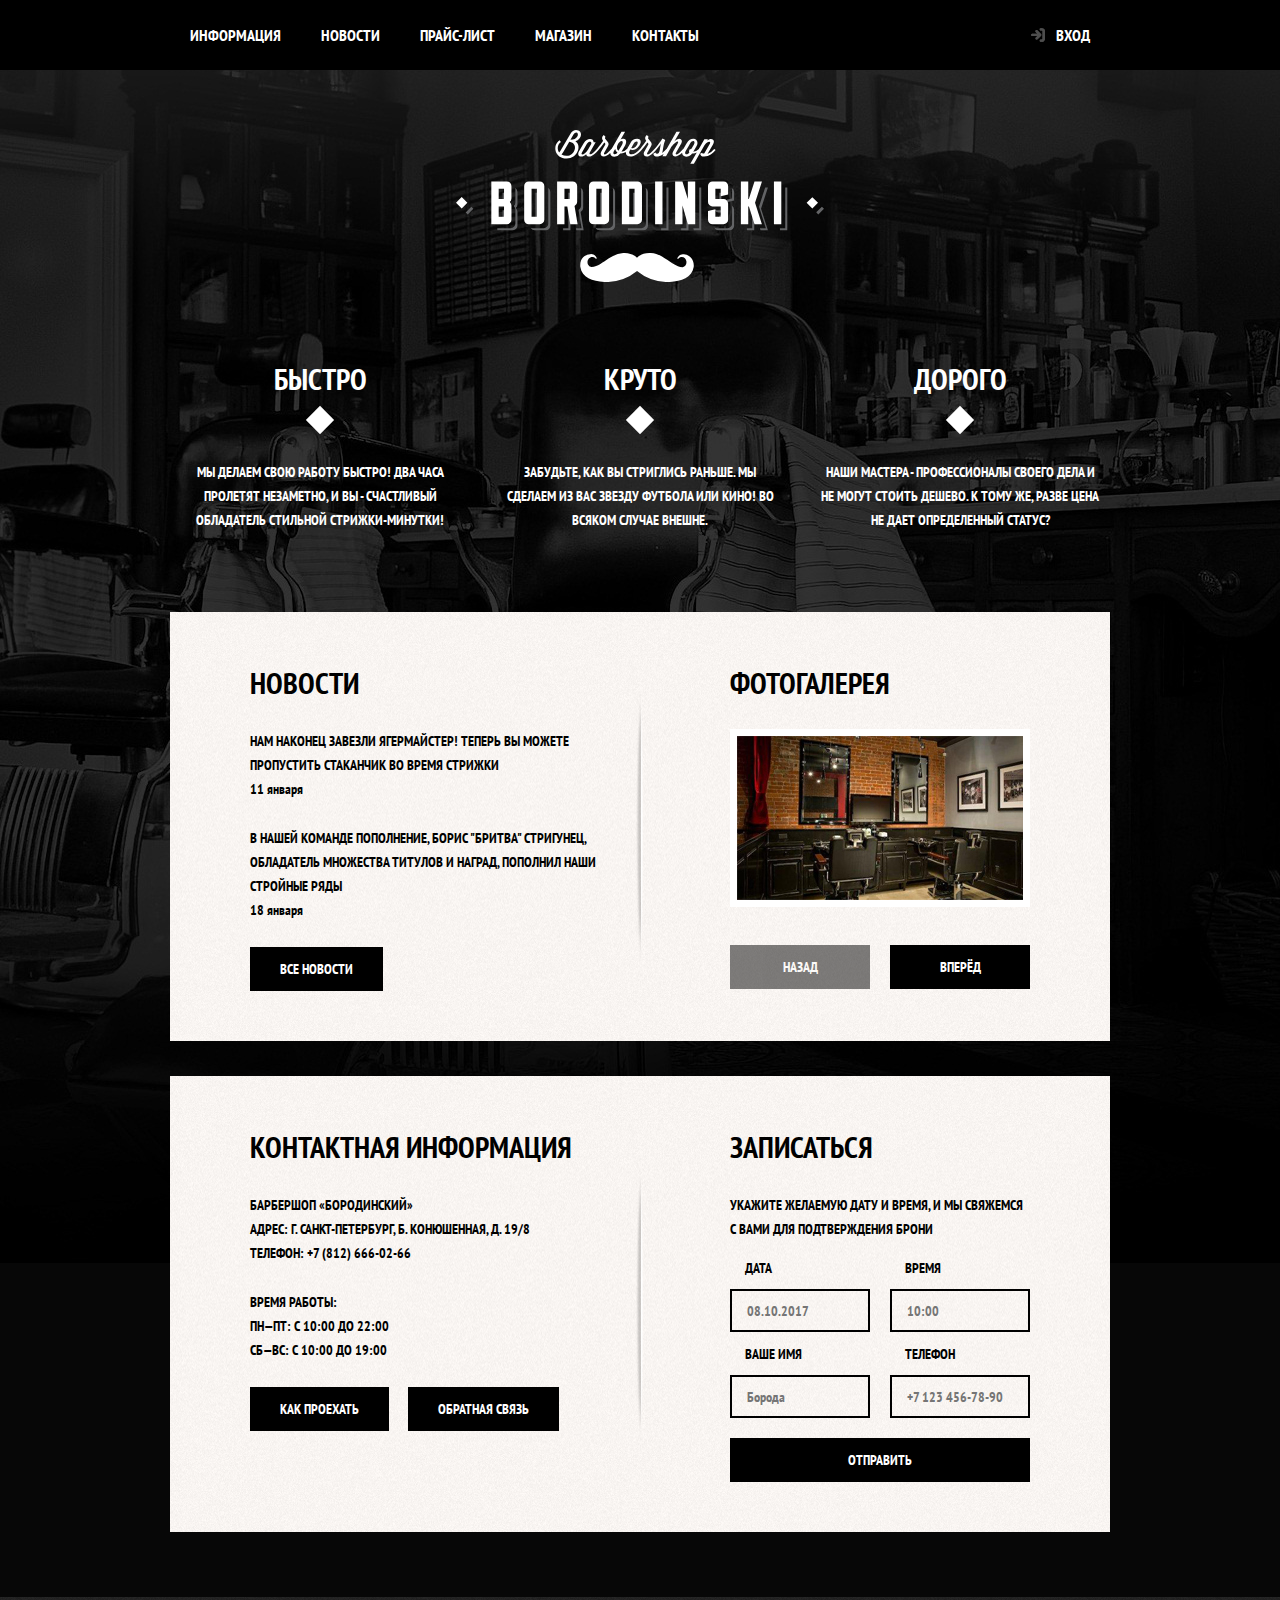
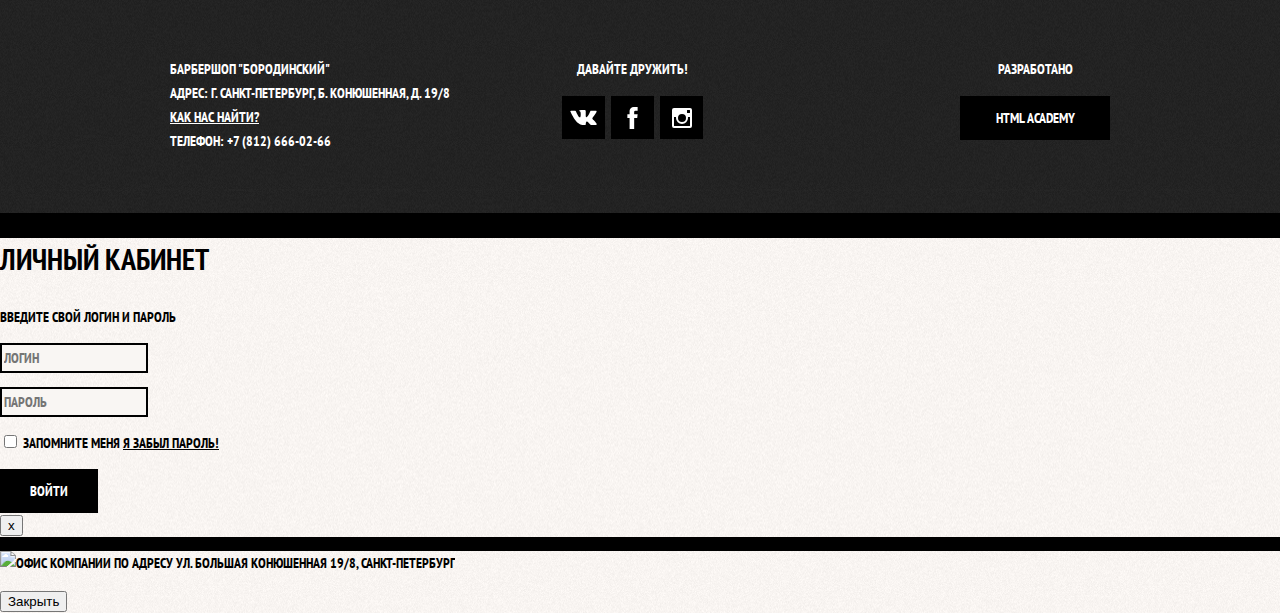
==== commit e725a212: "Декоративные элементы. Главная страница" ====
--- a/index.html
+++ b/index.html
@@ -18,19 +18,20 @@
       <div class="main-navigation-wrapper">
         <div class="container">
           <ul class="site-navigation">
-        <li><a href="info.html">Информация</a></li>
-        <li><a href="news.html">Новости</a></li>
-        <li><a href="price.html">Прайс-лист</a></li>
-        <li><a href="catalog.html">Магазин</a></li>
-        <li><a href="contacts.html">Контакты</a></li>
-      </ul>
+            <li><a href="info.html">Информация</a></li>
+            <li><a href="news.html">Новости</a></li>
+            <li><a href="price.html">Прайс-лист</a></li>
+            <li><a href="catalog.html">Магазин</a></li>
+            <li><a href="contacts.html">Контакты</a></li>
+          </ul>
           <ul class="user-navigation">
-        <li><a class="login-link" href="login.html">Вход</a></li>
-      </ul>
+            <li><a class="login-link" href="login.html">Вход</a></li>
+          </ul>
         </div>
       </div>
     </nav>
   </header>
+
   <main class="container">
     <h1 class="visually-hidden">Барбершоп «Бородинский»</h1>
     <section class="features">
@@ -50,104 +51,121 @@
         </li>
       </ul>
     </section>
-    
+
     <div class="index-columns">
-    <section class="news">
-      <h2>Новости</h2>
-      <ul class="news-list">
-        <li class="news-item">
-          <p>Нам наконец завезли Ягермайстер! Теперь вы можете пропустить стаканчик во время стрижки</p>
-          <time datetime="2016-01-11">11 января</time>
-        </li>
-        <li class="news-item">
-          <p>В нашей команде пополнение, Борис "Бритва" Стригунец, обладатель множества титулов и наград, пополнил наши стройные ряды</p>
-          <time datetime="2016-01-18">18 января</time>
-        </li>
-      </ul>
-      <a href="news.html" class="button">Все новости</a>
-    </section>
-    
-    <section class="gallery">
-      <h2>Фотогалерея</h2>
-      <figure class="gallery-content">
-        <a href="#">
-          <img src="img/studio.jpg" width="286" height="164" alt="Интерьер">
-        </a>
-      </figure>
-      <button class="button gallery-button gallery-button-back" type="button">Назад</button>
-      <button class="button gallery-button gallery-button-next" type="button">Вперёд</button>
-    </section>
+      <section class="news">
+        <h2>Новости</h2>
+        <ul class="news-list">
+          <li class="news-item">
+            <p>Нам наконец завезли Ягермайстер! Теперь вы можете пропустить стаканчик во время стрижки</p>
+            <time datetime="2016-01-11">11 января</time>
+          </li>
+          <li class="news-item">
+            <p>В нашей команде пополнение, Борис "Бритва" Стригунец, обладатель множества титулов и наград, пополнил наши стройные ряды</p>
+            <time datetime="2016-01-18">18 января</time>
+          </li>
+        </ul>
+        <a href="news.html" class="button">Все новости</a>
+      </section>
+
+      <section class="gallery">
+        <h2>Фотогалерея</h2>
+        <div class="gallery-container">
+          <figure class="gallery-content">
+            <a href="#">
+              <img src="img/studio.jpg" width="286" height="164" alt="Интерьер">
+            </a>
+          </figure>
+          <button class="button gallery-button gallery-button-back" type="button" disabled>Назад</button>
+          <button class="button gallery-button gallery-button-next" type="button">Вперёд</button>
+        </div>
+      </section>
     </div>
-    
+
     <div class="index-columns">
-    <section class="contacts">
-      <h2>Контактная информация</h2>
-      <p>
-        Барбершоп «Бородинский»<br>
-        Адрес: г. Санкт-Петербург, Б. Конюшенная, д. 19/8<br>
-        Телефон: +7 (812) 666-02-66
-      </p>
-      <p>
-        Время работы:<br>
-        пн—пт: с 10:00 до 22:00<br>
-        сб—вс: с 10:00 до 19:00
-      </p>
-      <a class="button" href="map.html">Как проехать</a>
-      <a class="button" href="contacts.html">Обратная связь</a>
-    </section>
-
-    <section class="appointment">
-      <h2>Записаться</h2>
-      <p class="appointment-info">Укажите желаемую дату и время, и мы свяжемся с вами для подтверждения брони</p>
-      <form action="https://echo.htmlacademy.ru" class="appointment-form" method="post">
-
-        <p class="appointment-item">
-          <label for="appointment-date">Дата</label>
-          <input id="appointment-date" type="text" name="date" value="" placeholder="08.10.2017">
+      <section class="contacts">
+        <h2>Контактная информация</h2>
+        <p>
+          Барбершоп «Бородинский»<br>
+          Адрес: г. Санкт-Петербург, Б. Конюшенная, д. 19/8<br>
+          Телефон: +7 (812) 666-02-66
         </p>
-
-        <p class="appointment-item">
-          <label for="appointment-time">Время</label>
-          <input id="appointment-time" type="text" name="time" value="" placeholder="10:00">
+        <p>
+          Время работы:<br>
+          пн—пт: с 10:00 до 22:00<br>
+          сб—вс: с 10:00 до 19:00
         </p>
-
-        <p class="appointment-item">
-          <label for="appointment-name">Ваше имя</label>
-          <input id="appointment-name" type="text" name="name" value="" placeholder="Борода">
-        </p>
-
-        <p class="appointment-item">
-          <label for="appointment-phone">Телефон</label>
-          <input id="appointment-phone" type="tel" name="phone" value="" placeholder="+7 123 456-78-90">
-        </p>
-        <button class="button" type="submit">Отправить</button>
-
-      </form>
-
-    </section>
+        <a class="button" href="map.html">Как проехать</a>
+        <a class="button" href="contacts.html">Обратная связь</a>
+      </section>
+
+      <section class="appointment">
+        <h2>Записаться</h2>
+        <p class="appointment-info">Укажите желаемую дату и время, и мы свяжемся с вами для подтверждения брони</p>
+        <form action="https://echo.htmlacademy.ru" class="appointment-form" method="post">
+
+          <p class="appointment-item">
+            <label for="appointment-date">Дата</label>
+            <input id="appointment-date" type="text" name="date" value="" placeholder="08.10.2017">
+          </p>
+
+          <p class="appointment-item">
+            <label for="appointment-time">Время</label>
+            <input id="appointment-time" type="text" name="time" value="" placeholder="10:00">
+          </p>
+
+          <p class="appointment-item">
+            <label for="appointment-name">Ваше имя</label>
+            <input id="appointment-name" type="text" name="name" value="" placeholder="Борода">
+          </p>
+
+          <p class="appointment-item">
+            <label for="appointment-phone">Телефон</label>
+            <input id="appointment-phone" type="tel" name="phone" value="" placeholder="+7 123 456-78-90">
+          </p>
+          <button class="button" type="submit">Отправить</button>
+
+        </form>
+
+      </section>
     </div>
   </main>
 
   <footer class="main-footer">
-   <div class="container">
+    <div class="container">
       <p class="footer-contacts">
-      Барбершоп "Бородинский"<br>
-      Адрес: г. Санкт-Петербург, Б. Конюшенная, д. 19/8<br>
-      <a href="map.html">Как нас найти?</a><br>
-      Телефон: +7 (812) 666-02-66
-    </p>
+        Барбершоп "Бородинский"<br>
+        Адрес: г. Санкт-Петербург, Б. Конюшенная, д. 19/8<br>
+        <a href="map.html">Как нас найти?</a><br>
+        Телефон: +7 (812) 666-02-66
+      </p>
       <div class="footer-social">
-      <b>Давайте дружить!</b>
-      <ul>
-        <li><a class="social-button" href="#">Вконтакте</a></li>
-        <li><a class="social-button" href="#">Фейсбук</a></li>
-        <li><a class="social-button" href="#">Инстаграм</a></li>
-      </ul>
-    </div>
+        <b>Давайте дружить!</b>
+        <ul>
+          <li>
+            <a class="social-button" href="#">
+              <span class="visually-hidden">Вконтакте</span>
+              <svg xmlns="http://www.w3.org/2000/svg" width="27" height="15" viewBox="0 0 26.14 14.91"><path d="M26 13.47l-.09-.17a13.55 13.55 0 0 0-2.6-3q-.87-.83-1.1-1.12A1 1 0 0 1 22 8a10.27 10.27 0 0 1 1.22-1.78l.88-1.16q2.35-3.13 2-4L26 .94a.8.8 0 0 0-.4-.22 2.14 2.14 0 0 0-.87 0h-3.92a.51.51 0 0 0-.27 0h-.3a.6.6 0 0 0-.15.14.93.93 0 0 0-.14.24 22.22 22.22 0 0 1-1.46 3.06q-.5.84-.93 1.46a7 7 0 0 1-.71.91 4.94 4.94 0 0 1-.52.47q-.23.18-.35.15l-.23-.05a.9.9 0 0 1-.31-.33 1.49 1.49 0 0 1-.16-.53V1.6a3.14 3.14 0 0 0 0-.62 2.12 2.12 0 0 0-.14-.44.73.73 0 0 0-.28-.33 1.57 1.57 0 0 0-.46-.18A9 9 0 0 0 12.57 0a8.93 8.93 0 0 0-3.25.33 1.83 1.83 0 0 0-.52.41q-.25.3-.07.33a1.67 1.67 0 0 1 1.16.59l.08.16a2.6 2.6 0 0 1 .19.63 6.32 6.32 0 0 1 .12 1 10.59 10.59 0 0 1 0 1.7q-.07.71-.13 1.1a2.21 2.21 0 0 1-.18.64 2.69 2.69 0 0 1-.16.3l-.07.07a1 1 0 0 1-.37.07.86.86 0 0 1-.46-.19 3.27 3.27 0 0 1-.56-.52 7 7 0 0 1-.66-.93q-.37-.6-.76-1.42l-.22-.39q-.2-.38-.56-1.11t-.62-1.43A.9.9 0 0 0 5.2.9h-.07a.93.93 0 0 0-.22-.16A1.44 1.44 0 0 0 4.6.65L.87.68A1 1 0 0 0 .1.94L0 1a.44.44 0 0 0 0 .22 1.08 1.08 0 0 0 .08.37Q.9 3.53 1.86 5.31t1.66 2.87Q4.23 9.27 5 10.24t1 1.24l.37.41.34.33a8.06 8.06 0 0 0 1 .78 16.34 16.34 0 0 0 1.4.9 7.6 7.6 0 0 0 1.79.72 6.19 6.19 0 0 0 2 .22h1.57a1.08 1.08 0 0 0 .72-.3l.05-.07a.9.9 0 0 0 .1-.25 1.38 1.38 0 0 0 0-.37 4.48 4.48 0 0 1 .09-1.05 2.77 2.77 0 0 1 .23-.71 1.74 1.74 0 0 1 .29-.4 1.19 1.19 0 0 1 .23-.2h.11a.86.86 0 0 1 .77.21 4.52 4.52 0 0 1 .83.79q.39.47.93 1.05a6.41 6.41 0 0 0 1 .87l.27.16a3.31 3.31 0 0 0 .71.3 1.53 1.53 0 0 0 .76.07l3.48-.05a1.58 1.58 0 0 0 .8-.17.68.68 0 0 0 .34-.37 1.06 1.06 0 0 0 0-.46 1.71 1.71 0 0 0-.1-.36z" fill="#fff"/></svg>
+            </a>
+          </li>
+          <li>
+            <a class="social-button" href="#">
+              <span class="visually-hidden">Фейсбук</span>
+              <svg xmlns="http://www.w3.org/2000/svg" width="19" height="22" viewBox="0 0 10.15 21.74"><path d="M3.34 1.12A4.77 4.77 0 0 1 6.53 0h3.61v3.81H7.81a1.07 1.07 0 0 0-1.09.83v2.55h3.42c-.08 1.23-.24 2.45-.41 3.67h-3v10.87H2.21V10.86H0V7.21h2.19V3.66a3.83 3.83 0 0 1 1.15-2.54z" fill="#fff"/></svg>
+            </a>
+          </li>
+          <li>
+            <a class="social-button" href="#">
+              <span class="visually-hidden">Инстаграм</span>
+              <svg xmlns="http://www.w3.org/2000/svg" width="20" height="20" viewBox="0 0 20 20"><path d="M18 0H2a2 2 0 0 0-2 2v16a2 2 0 0 0 2 2h16a2 2 0 0 0 2-2V2a2 2 0 0 0-2-2zm-8 6a4 4 0 1 1-4 4 4 4 0 0 1 4-4zM2.5 18a.47.47 0 0 1-.5-.5V9h2.1a3.4 3.4 0 0 0-.1 1 6 6 0 1 0 12 0 3.4 3.4 0 0 0-.1-1H18v8.5a.47.47 0 0 1-.5.5zM18 4.5a.47.47 0 0 1-.5.5h-2a.47.47 0 0 1-.5-.5v-2a.47.47 0 0 1 .5-.5h2a.47.47 0 0 1 .5.5z" fill="#fff"/></svg>
+            </a>
+          </li>
+        </ul>
+      </div>
       <p class="footer-copyright">
-      <b>Разработано</b>
-      <a class="button" href="https://htmlacademy.ru">HTML Academy</a>
-    </p>
+        <b>Разработано</b>
+        <a class="button" href="https://htmlacademy.ru">HTML Academy</a>
+      </p>
     </div>
   </footer>
 
@@ -186,4 +204,4 @@
   </section>
 </body>
 
-</html>
+</html>--- a/css/style.css
+++ b/css/style.css
@@ -15,6 +15,33 @@
   background-repeat: no-repeat;
 }
 
+a {
+  text-decoration: none;
+}
+
+img {
+  max-width: 100%;
+  height: auto;  
+}
+
+.visually-hidden:not(:focus):not(:active),
+input[type="checkbox"].visually-hidden,
+input[type="radio"].visually-hidden {
+  position: absolute;
+
+  width: 1px;
+  height: 1px;
+  margin: -1px;
+  border: 0;
+  padding: 0;
+
+  white-space: nowrap;
+
+  clip-path: inset(100%);
+  clip: rect(0 0 0 0);
+  overflow: hidden;
+}
+
 .inner-page {
   color: #000000;
 
@@ -34,13 +61,12 @@
   background-color: #000000;
 }
 
-a {
-  text-decoration: none;
-}
-
 .button {
+  display: inline-block;
+  margin-right: 16px;
+  padding: 10px 30px;
+  
   font: inherit;
-
   text-align: center;
   color: #ffffff;
   vertical-align: middle;
@@ -56,6 +82,14 @@
   background-color: #663d15;
 }
 
+.button.disabled,
+.button:disabled {
+  cursor: default;
+  opacity: 0.5;
+  background-color: #000000;
+  
+}
+
 .main-navigation {
   display: flex;
   flex-direction: column;
@@ -108,11 +142,14 @@
 }
 
 .site-navigation {
+  display: flex;
+  flex-wrap: wrap;
   width: 620px;
 }
 
 .user-navigation {
-  width: 140px;
+  display: flex;
+  max-width: 140px;
 }
 
 .inner-page .user-navigation {
@@ -121,6 +158,10 @@
 
 .site-navigation a,
 .user-navigation a {
+  display: block;
+  padding: 25px 20px;
+
+  vertical-align: middle;
   color: #ffffff;
 }
 
@@ -131,6 +172,34 @@
   background-color: #242424;
 }
 
+.user-navigation .login-link {
+  position: relative;
+  padding-left: 50px;
+}
+
+.login-link::before {
+  content: "";
+  
+  position: absolute;
+  top: 27px;
+  left: 24px;
+  
+  width: 16px;
+  height: 18px;
+  
+  background-image: url("../img/login.svg");
+  background-repeat: no-repeat;
+  background-position: 0 0; 
+  
+  opacity: 0.3;
+}
+
+.login-link:hover::before,
+.login-link:focus::before,
+.login-link:active::before {
+  opacity: 1;
+}
+
 .container {
   width: 940px;
   margin: 0 auto;
@@ -156,8 +225,33 @@
 }
 
 .feature-item h3 {
+  position: relative;
+  
+  margin: 0;
+  margin-bottom: 60px;
+  
   font-size: 30px;
   line-height: 42px;
+}
+
+.feature-item h3::after {
+  content: "";
+  
+  position: absolute;
+  bottom: -30px;
+  left: 50%;
+  
+  width: 20px;
+  height: 20px;
+  margin-left: -10px;
+  
+  background-color: #ffffff;
+  
+  transform: rotate(45deg);
+}
+
+.feature-item p {
+  margin: 0 10px;
 }
 
 .index-columns {
@@ -169,12 +263,16 @@
   color: #000000;
 
   background-color: #f8f5f2;
-  background-image: url("../img/pattern-light.jpg");
-  background-position: 0 0;
-  background-repeat: repeat;
+  background-image: url("../img/line.png"),
+                    url("../img/pattern-light.jpg");                    
+  background-position: center, 0 0;
+  background-repeat: no-repeat, repeat;
 }
 
 .index-columns h2 {
+  margin: 0;
+  margin-bottom: 25px;
+  
   font-size: 30px;
   line-height: 42px;
 }
@@ -184,7 +282,19 @@
 }
 
 .news-list {
-  list-style: none;
+  margin: 0;
+  margin-bottom: 25px;
+  padding: 0;
+  
+  list-style: none;
+}
+
+.news-item {
+  margin-bottom: 25px;
+}
+
+.news-item p {
+  margin: 0;
 }
 
 .news-item time {
@@ -195,20 +305,86 @@
   width: 300px;
 }
 
+.gallery-container {
+  position: relative;
+  
+  height: 260px;
+}
+
 .gallery-content {
+  height: 164px;
+  margin: 0;
+  
   background-color: #cccccc;
   border: 7px solid #ffffff;
 }
 
+.gallery-content img {
+  width: 286px;
+  height: 164px;
+}
+
+.gallery-button {
+  box-sizing: border-box;
+  position: absolute;
+  bottom: 0;
+  
+  width: 140px;
+  margin: 0;
+}
+
+.gallery-button-back {
+  left: 0;
+}
+
+.gallery-button-next {
+  right: 0;
+}
+
 .contacts {
   width: 380px;
 }
 
+.contacts p {
+  margin: 0;
+  margin-bottom: 25px;
+}
+
 .appointment {
   width: 300px;
 }
 
+.appointment-info {
+  margin: 0;
+  margin-bottom: 15px;
+}
+
+.appointment-form {
+  display: flex;
+  flex-wrap: wrap;
+  justify-content: space-between;
+}
+
+.appointment-item {
+  width: 140px;
+  margin: 0;
+  margin-bottom: 10px;
+}
+
+.appointment-item label {
+  display: block;
+  margin-bottom: 9px;
+  margin-left: 15px;
+}
+
 .appointment-item input {
+  box-sizing: border-box;
+  width: 140px;
+  padding-top: 8px;
+  padding-left: 15px;
+  padding-right: 15px;
+  padding-bottom: 7px;
+  
   font: inherit;
 
   background-color: transparent;
@@ -217,6 +393,13 @@
 
 .appointment-item input:focus {
   border-color: #663d15;
+}
+
+.appointment .button {
+  display: block;
+  width: 100%;
+  margin-top: 10px;
+  margin-right: 0;
 }
 
 .page-title {
@@ -457,11 +640,41 @@
 }
 
 .footer-social ul {
-  list-style: none;
+  display: flex;  
+  flex-wrap: wrap;
+  justify-content: space-between;
+  
+  width: 141px;
+  margin: 0 auto;
+  padding: 0;
+  
+  list-style: none;
+}
+
+.footer-social b {
+  display: block;
+  margin-bottom: 15px;
 }
 
 .social-button {
-  color: #ffffff;
+  display: flex;
+  align-items: center;
+  justify-content: center;
+  
+  width: 43px;
+  height: 43px;
+  
+  background-color: #000000;
+}
+
+.social-button:hover,
+.social-button:focus {
+  background-color: #ffffff;
+}
+
+.social-button:hover path,
+.social-button:focus path {
+  fill: #000000;
 }
 
 .footer-copyright {
@@ -469,6 +682,16 @@
   margin: 0;
   margin-left: auto;  
   text-align: center;
+}
+
+.footer-copyright .button {
+  display: block;
+  margin-right: 0;
+}
+
+.footer-copyright b {
+  display: block;
+  margin-bottom: 15px;
 }
 
 .footer-copyright .button:hover,
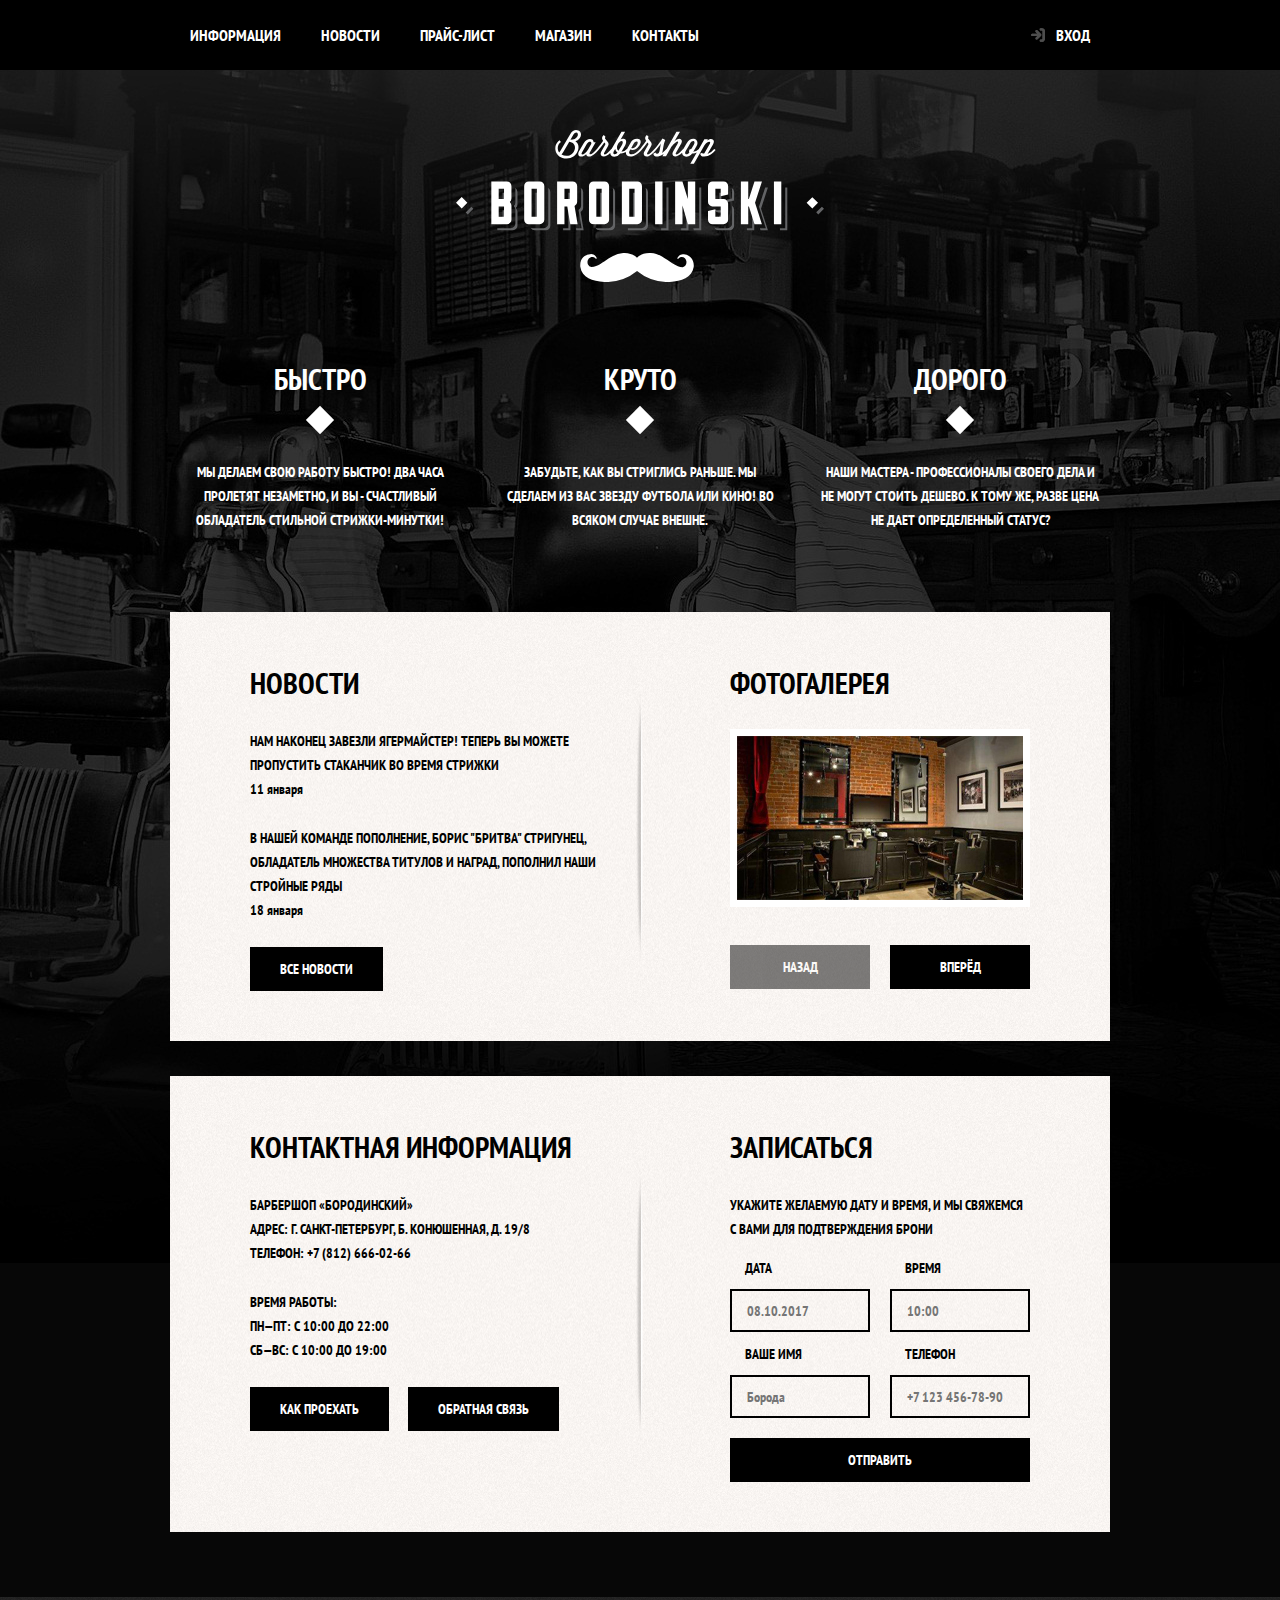
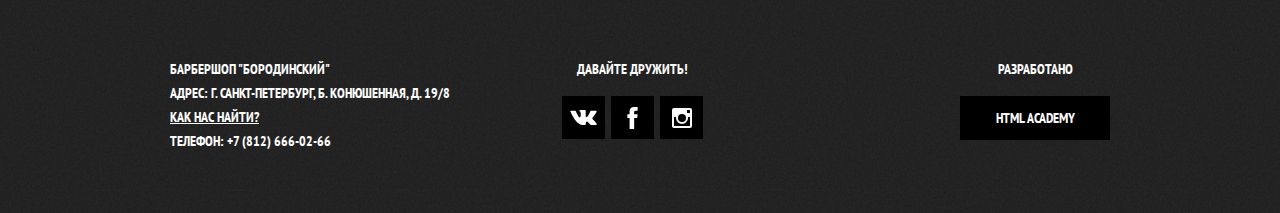
==== commit 814768e7: "Модальные окна" ====
--- a/index.html
+++ b/index.html
@@ -171,7 +171,7 @@
 
   <section class="modal modal-login">
     <h2>Личный кабинет</h2>
-    <p>Введите свой логин и пароль</p>
+    <p class="modal-description">Введите свой логин и пароль</p>
     <form class="login-form" action="https://echo.htmlacademy.ru" method="post">
       <p>
         <label class="visually-hidden" for="user-login">Логин</label>
@@ -183,16 +183,17 @@
         <input class="login-icon-password" id="user-password" type="password" name="password" placeholder="Пароль">
       </p>
 
-      <p class="login-password-info">
+      <p class="login-help">
         <label class="login-checkbox">
-          <input type="checkbox" name="remember">
+          <input type="checkbox" name="remember" class="visually-hidden">
+          <span class="checkbox-indicator"></span>
           Запомните меня
         </label>
         <a class="restore" href="#">Я забыл пароль!</a>
       </p>
       <button class="button" type="submit">Войти</button>
     </form>
-    <button class="modal-close" type="button">x</button>
+    <button class="modal-close" type="button">Закрыть</button>
   </section>
 
   <section class="modal modal-map">
@@ -202,6 +203,6 @@
     </p>
     <button class="modal-close" type="button">Закрыть</button>
   </section>
+  
 </body>
-
 </html>--- a/css/style.css
+++ b/css/style.css
@@ -170,6 +170,27 @@
 .user-navigation a:hover,
 .user-navigation a:focus {
   background-color: #242424;
+}
+
+.site-navigation-current {
+  position: relative;
+}
+
+.site-navigation-current a:not([href]) {
+  background-color: #000000;
+}
+
+.site-navigation-current::after {
+  content: "";
+
+  position: absolute;
+  right: 20px;
+  bottom: 0;
+  left: 20px;
+
+  height: 5px;
+
+  background-color: #ffffff;
 }
 
 .user-navigation .login-link {
@@ -412,11 +433,38 @@
 }
 
 .breadcrumbs {
+  display: flex;
+  justify-content: flex-start;
+  flex-wrap: wrap;
   padding: 0;
   margin: 0;
   margin-bottom: 50px;
   
   list-style: none;
+}
+
+.breadcrumbs li {
+  position: relative;
+  margin-right: 42px;
+}
+
+.breadcrumbs li:last-child {
+  margin-right: 0;
+}
+
+.breadcrumbs li::after {
+  content: ""; 
+  
+  position: absolute;
+  top: 7px;
+  right: -25px;
+  
+  width: 8px;
+  height: 8px;
+  
+  background-color: #000000;
+  
+  transform: rotate(45deg);
 }
 
 .breadcrumbs a {
@@ -432,6 +480,10 @@
   color: #aba9a7;
 }
 
+.breadcrumbs-current::after {
+  display: none;
+}
+
 .catalog-columns {
   display: flex;
   justify-content: space-between;
@@ -442,22 +494,105 @@
 }
 
 .filter fieldset {
+  padding: 0;
+  margin: 0;
+  margin-bottom: 30px;
+  
+  
   border: none;
 }
 
+.filter fieldset:first-child {
+  margin-bottom: 35px;
+}
+
 .filter legend {
+  margin-bottom: 26px;
+  
   font-size: 24px;
   line-height: 30px;
 }
 
 .filter ul {
+  padding: 0;
+  margin: 0;
+  
   list-style: none;
   line-height: 18px;
+}
+
+.filter-option {
+  margin-bottom: 19px;
+  padding-left: 45px;
+}
+
+.filter-option label {
+  position: relative;  
+  
+  display: block;
+  
+  cursor: pointer;
+  user-select: none;
 }
 
 .filter-input:hover + label,
 .filter-input:focus + label {
   color: #663d15;
+}
+
+.filter-input-checkbox +  label::before {
+  content: "";
+  position: absolute;
+  left: -42px;
+  top: 0;
+  
+  width: 16px;
+  height: 16px;
+  
+  border: 2px solid #000000;
+}
+
+.filter-input-checkbox:checked + label::after {
+  content: "";
+  
+  position: absolute;
+  top: 4px;
+  left: -38px;
+  
+  width: 12px;
+  height: 12px;
+  
+  background-image: url("../img/cross.svg");
+  background-repeat: no-repeat;
+  background-position: 0 0;
+}
+
+.filter-input-radio + label::before {
+  content: "";
+  
+  position: absolute;
+  left: -42px;
+  top: -1px;
+  
+  width: 16px;
+  height: 16px;
+  
+  border: 2px solid #000000;
+  border-radius: 50%;
+}
+
+.filter-input-radio:checked + label::after {
+  content: "";
+  
+  position: absolute;
+  top: 5px;
+  left: -36px;
+  
+  width: 8px;
+  height: 8px;
+  
+  background-color: #000000;
+  border-radius: 50%;
 }
 
 .filter-input:disabled + label {
@@ -498,19 +633,45 @@
 }
 
 .catalog-item a {
+  display: flex;
+  flex-direction: column;
+  
   color: #000000;
 }
 
 .catalog-item h3 {
+  order: 1;
+  margin-top: 17px;
+  margin-bottom: 12px;
+  margin-left: 16px;
+  margin-right: 15px;
+  
   font-size: 14px;
   line-height: 18px;
 }
 
 .catalog-category {
+  display: block;
+  
   text-transform: none;
 }
 
+.catalog-item-image {
+  width: 220px;
+  height: 165px;
+  margin: 0;
+}
+
+.catalog-item-price {
+  display: flex;
+  margin: 15px;
+  margin-top: 0;
+}
+
 .catalog-item-price b {
+  width: 112px;
+  padding: 13px 25px 11px;
+  
   font-size: 14px;
   line-height: 20px;
   text-align: center;
@@ -519,18 +680,36 @@
 }
 
 .catalog-item-price .button {
+  width: 50px;
+  padding: 13px 18px 11px;
+  margin-right: 0;
+  
   line-height: 20px;
   color: #ffffff;
 }
 
 .pagination-list {
+  display: flex;
+  flex-wrap: wrap;
+  
   padding: 0;
   margin: 0;
   
   list-style: none;
 }
 
+.pagination-item {
+  margin-right: 5px;
+}
+
+.pagination-item:last-child {
+  margin-right: 0;
+}
+
 .pagination-item a {
+  display: block;
+  padding: 10px 19px;
+  
   color: #ffffff;
 
   background-color: #000000;
@@ -557,6 +736,10 @@
 }
 
 .product-photo-preview {
+  display: flex;
+  padding: 0;
+  margin: 0;
+  
   list-style: none;
 }
 
@@ -565,11 +748,35 @@
 }
 
 .product-photo-preview li {
+  width: 140px;
+  height: 149px;
+  margin-right: 20px;
+  
   box-shadow: 0 0 10px 2px rgba(0, 0, 0, 0.1);
 }
 
+.product-photo-preview li:nth-child(3n) {
+  margin-right: 0;
+}
+
 .product-photo-full {
+  width: 460px;
+  height: 498px;
+  margin: 0;
+  margin-bottom: 20px;
+  
   box-shadow: 0 0 10px 2px rgba(0, 0, 0, 0.1);
+}
+
+.product-description {
+  display: flex;
+  justify-content: space-between;
+  padding-right: 10px;
+  margin-bottom: 29px;
+}
+
+.product-description  p {
+  width: 200px;
 }
 
 .product-article {
@@ -578,23 +785,221 @@
 }
 
 .product-price b {
+  width: 112px;
+  padding-top: 13px;
+  padding-left: 36px;
+  padding-right: 36px;
+  padding-bottom: 11px;
+  
   line-height: 20px;
   text-align: center;
   
   background-color: #e5e5e5;
+  
+  box-sizing: border-box;
+}
+
+.product-price .button {
+  padding-left: 17px;
+  padding-right: 17px;
 }
 
 .product-info{
   width: 390px;
+  padding-top: 23px;
+}
+
+.product-info p {
+  margin: 0;
 }
 
 .product-info h3 {
+  margin: 0;
+  margin-bottom: 27px;
+  
   font-size: 24px;
   line-height: 30px;
 }
 
+.product-info .product-text {
+  margin-bottom: 35px;
+}
+
+.product-info .product-price {
+  display: flex;
+  margin-bottom: 63px;
+}
+
 .product-info ul {
+  margin: 0;
+  padding: 0;
+  
   list-style: none;
+}
+
+.product-info li {
+  position: relative;
+  
+  padding-left: 23px;
+}
+
+.product-info li::before {
+  content: "";
+  
+  position: absolute;
+  top: 7px;
+  left: 2px;
+  
+  width: 8px;
+  height: 8px;
+  
+  background-color: #000000;
+  
+  transform: rotate(45deg);
+}
+
+.inner-content {
+  margin-bottom: 75px;
+}
+
+.inner-content h2 {
+  margin-top: 60px;
+  margin-bottom: 30px;
+
+  font-size: 24px;
+  line-height: 30px;
+}
+
+.inner-content h3 {
+  margin-top: 60px;
+  margin-bottom: 30px;
+
+  font-size: 20px;
+  line-height: 24px;
+}
+
+.inner-content h2 + h3 {
+  margin-top: 30px;
+} 
+
+.inner-content p {
+  margin: 14px 0;
+}
+
+.inner-content table {
+  border-collapse: collapse;
+}
+
+.inner-content td {
+  padding: 10px 15px;
+  border: 2px solid #000000;
+}
+
+.inner-content .big-heading {
+  display: flex;
+  align-items: center;  
+  
+  margin-top: 55px;
+  margin-bottom: 65px;
+  
+  font-size: 48px;
+  line-height: 48px;
+  text-align: center;
+}
+
+.big-heading::before,
+.big-heading::after {
+  content: "";
+  
+  flex-grow: 1;
+  flex-shrink: 0;
+
+  width: 50px;
+  height: 2px;
+
+  background: #000000;
+}
+
+.big-heading::before {
+  margin-right: 25px;
+}
+
+.big-heading::after {
+  margin-left: 25px;
+}
+
+.custom-list-1 {
+  margin: 14px 0;
+  padding: 0;
+
+  list-style: none;
+}
+
+.custom-list-1 li {
+  position: relative;
+
+  margin-bottom: 15px;
+  padding-left: 20px;
+}
+
+.custom-list-1 li::before {
+  content: "";
+
+  position: absolute;
+  top: 8px;
+  left: 0;
+
+  width: 8px;
+  height: 8px;
+
+  background-color: #000000;
+  transform: rotate(45deg);
+}
+
+.custom-table-1 {
+  width: 100%;
+}
+
+.custom-table-1 td {
+  width: 50%;
+}
+
+.custom-table-1 td:last-child {
+  text-align: center;
+}
+
+.inner-columns {
+  display: flex;
+  justify-content: space-between;
+  flex-wrap: wrap;
+  
+  margin: 60px 0;    
+}
+
+.inner-column-left,
+.inner-column-right {
+  width: 460px;  
+}
+
+.inner-column-left *:first-child,
+.inner-column-right *:first-child {
+  margin-top: 0;
+}
+
+.inner-column-left *:last-child,
+.inner-column-right *:last-child {
+  margin-bottom: 0;
+}
+
+.inner-columns > h2:first-child {
+  width: 460px;
+  margin-top: 0;
+  margin-right: 460px;
+  margin-right: calc(100% - 460px);
+}
+
+.short-text {
+  padding-right: 80px;
 }
 
 .main-footer {
@@ -744,10 +1149,208 @@
   text-decoration: none;
 }
 
-
-
-
-
-
-
-
+/* Всплывающая форма */
+.modal {
+  position: fixed;
+  
+  color: #000000;
+  
+  background-color: #f8f3f0;
+  background-image: url("../img/pattern-light.jpg");
+  background-position: 0 0;
+  background-repeat: repeat;
+  box-shadow: 0 30px 50px rgba(0, 0, 0, 0.7);
+}
+
+.modal-login {
+  top: 120px;
+  left: 50%;
+  
+  display: none;
+  
+  width: 300px;
+  margin-left: -230px;
+  padding: 50px 80px;
+}
+
+.modal-close {
+  position: absolute;
+  top: 0;
+  right: -34px;
+  
+  width: 22px;
+  height: 22px;
+  
+  font-size: 0;
+  
+  background-color: transparent;
+  border: 0;
+  
+  cursor: pointer;
+}
+
+.modal-close::before,
+.modal-close::after {
+  content: "";
+  
+  position: absolute;
+  top: 10px;
+  left: 2px;
+  
+  width: 19px;
+  height: 3px;
+  
+  background-color: #d0d0d0;
+}
+
+.modal-close::before {
+  transform: rotate(45deg);
+}
+
+.modal-close::after {
+  transform: rotate(-45deg);
+}
+
+.modal-login h2 {
+  margin: 0;
+  margin-bottom: 20px;
+  
+  font-size: 30px;
+  line-height: 42px;
+}
+
+.modal-description {
+  margin: 0;
+  margin-bottom: 10px;
+}
+
+.login-form p {
+  margin: 0;
+  margin-bottom: 10px;
+}
+
+.login-form input[type="text"],
+.login-form input[type="password"] {
+  box-sizing: border-box;
+  width: 300px;
+  padding: 10px 15px;
+  padding-right: 40px;
+  
+  font: inherit;
+  color: #000000;
+  text-transform: uppercase;
+  
+  background-color: #f9f6f3;
+  border: 2px solid #000000;
+}
+
+.login-form input:focus {
+  border-color: #663d15;
+}
+
+.login-form .login-help {
+  display: flex;
+  flex-wrap: wrap;
+  justify-content: space-between;
+  margin: 15px 0;
+}
+
+.login-icon-user {
+  background-image: url(../img/user.svg);
+  background-position: 270px center;
+  background-repeat: no-repeat;
+}
+
+.login-icon-password {
+  background-image: url(../img/lock.svg);
+  background-position: 270px center;
+  background-repeat: no-repeat;
+}
+
+.login-checkbox {
+  position: relative;
+  
+  padding-left: 30px;
+  
+  cursor: pointer;
+}
+
+.login-checkbox:hover,
+.login-checkbox:focus {
+  color: #663d15;
+}
+
+.login-checkbox input[type="checkbox"] + .checkbox-indicator {
+  position: absolute;
+  top: 0;
+  left: 0;
+  
+  width: 17px;
+  height: 17px;
+  
+  border: 2px solid #000000;
+}
+
+.login-checkbox input[type="checkbox"]:focus + .checkbox-indicator {
+  border-color: #663d15;
+  outline: thin dotted;
+  outline: 5px auto -webkit-focus-ring-color;
+}
+
+.login-checkbox input[type="checkbox"]:checked + .checkbox-indicator::before,
+.login-checkbox input[type="checkbox"]:checked + .checkbox-indicator::after {
+  content: "";
+  
+  position: absolute;
+  top: 8px;
+  left: 1px;
+  
+  width: 15px;
+  height: 2px;
+  
+  background-color: #000000;  
+}
+
+.login-checkbox input[type="checkbox"]:checked + .checkbox-indicator::before {
+  transform: rotate(45deg);
+}
+
+.login-checkbox input[type="checkbox"]:checked + .checkbox-indicator::after {
+  transform: rotate(-45deg);
+}
+
+.restore {
+  color: #000000;
+  text-decoration: underline;
+}
+
+.restore:hover,
+.restore:focus {
+  text-decoration: none;
+}
+
+.login-form .button {
+  width: 100%;
+  margin-right: 0;
+}
+
+.modal-map {
+  top: 50%;
+  left: 50%;
+  
+  display: none;
+  width: 766px;
+  height: 561px;
+  margin-top: -280px;
+  margin-left: -390px;
+  border: 7px solid white;
+}
+
+.modal-map p {
+  margin: 0;
+}
+
+
+
+
+
